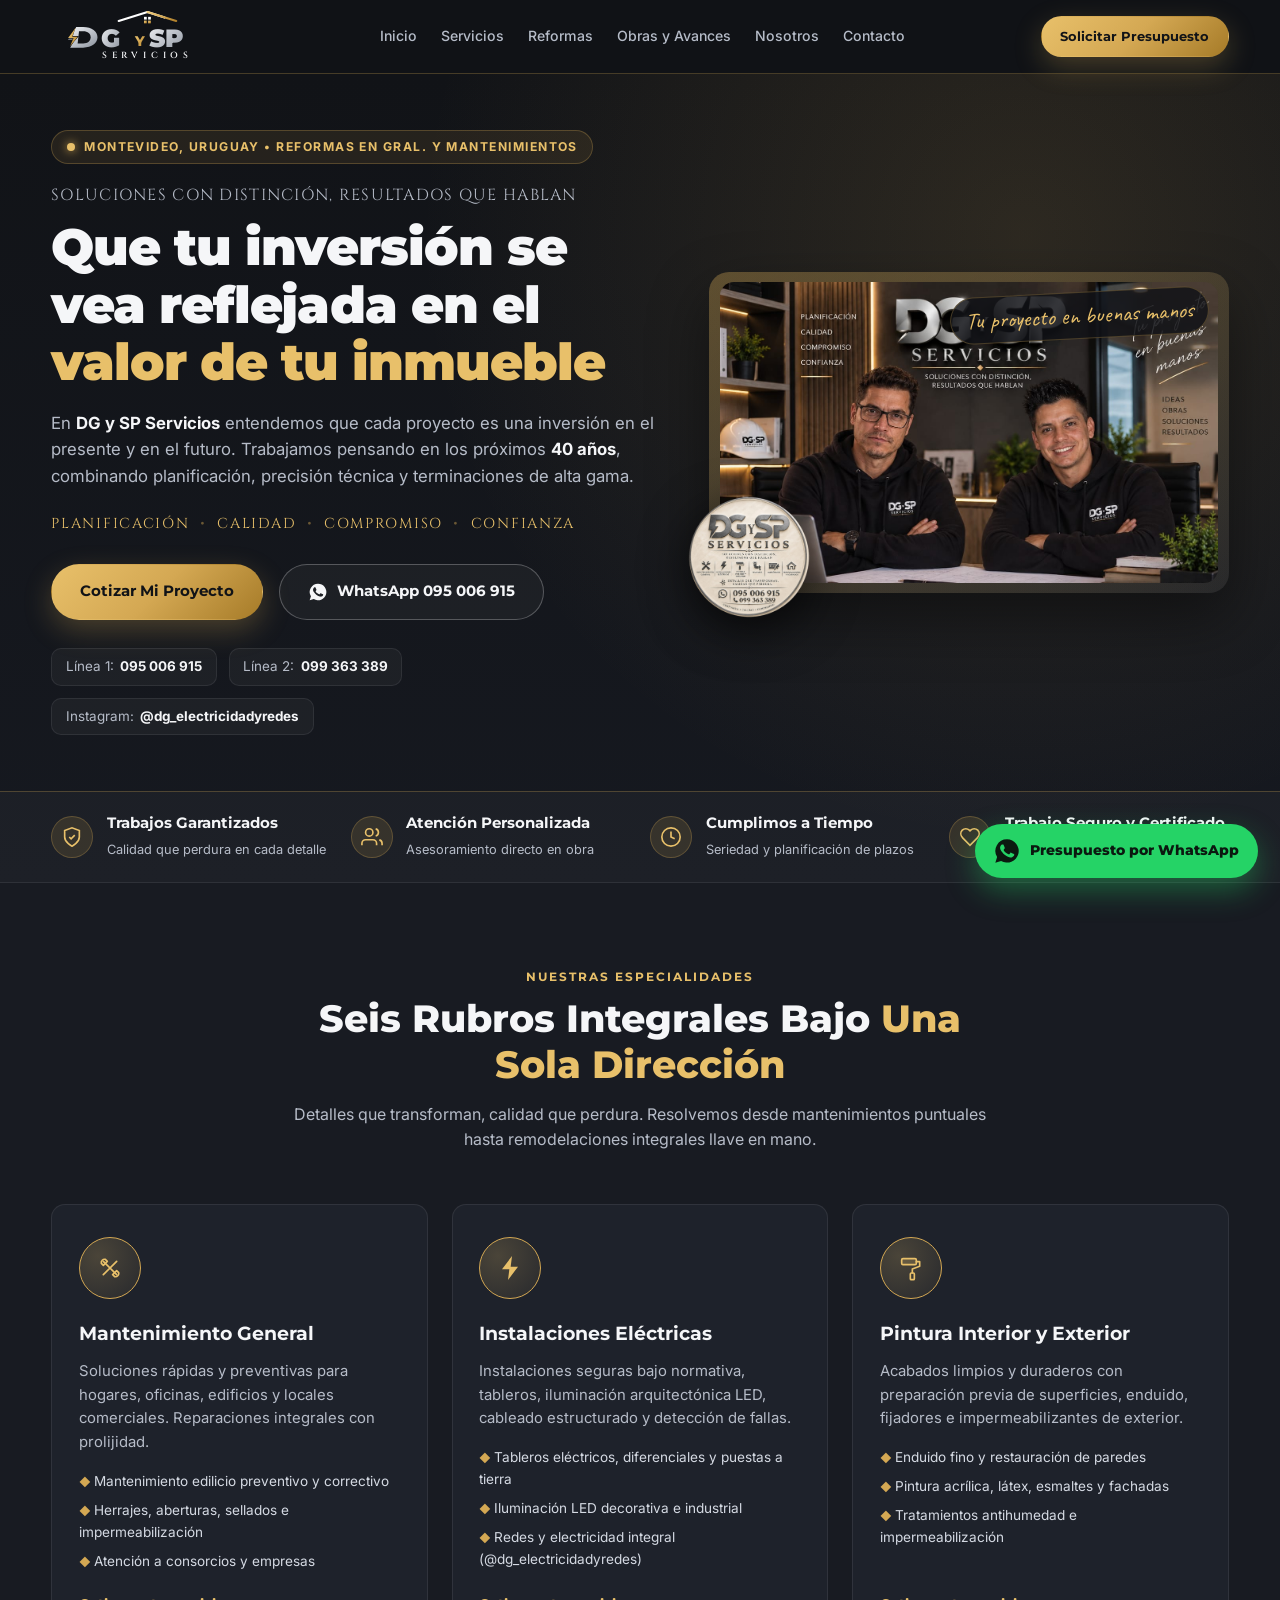
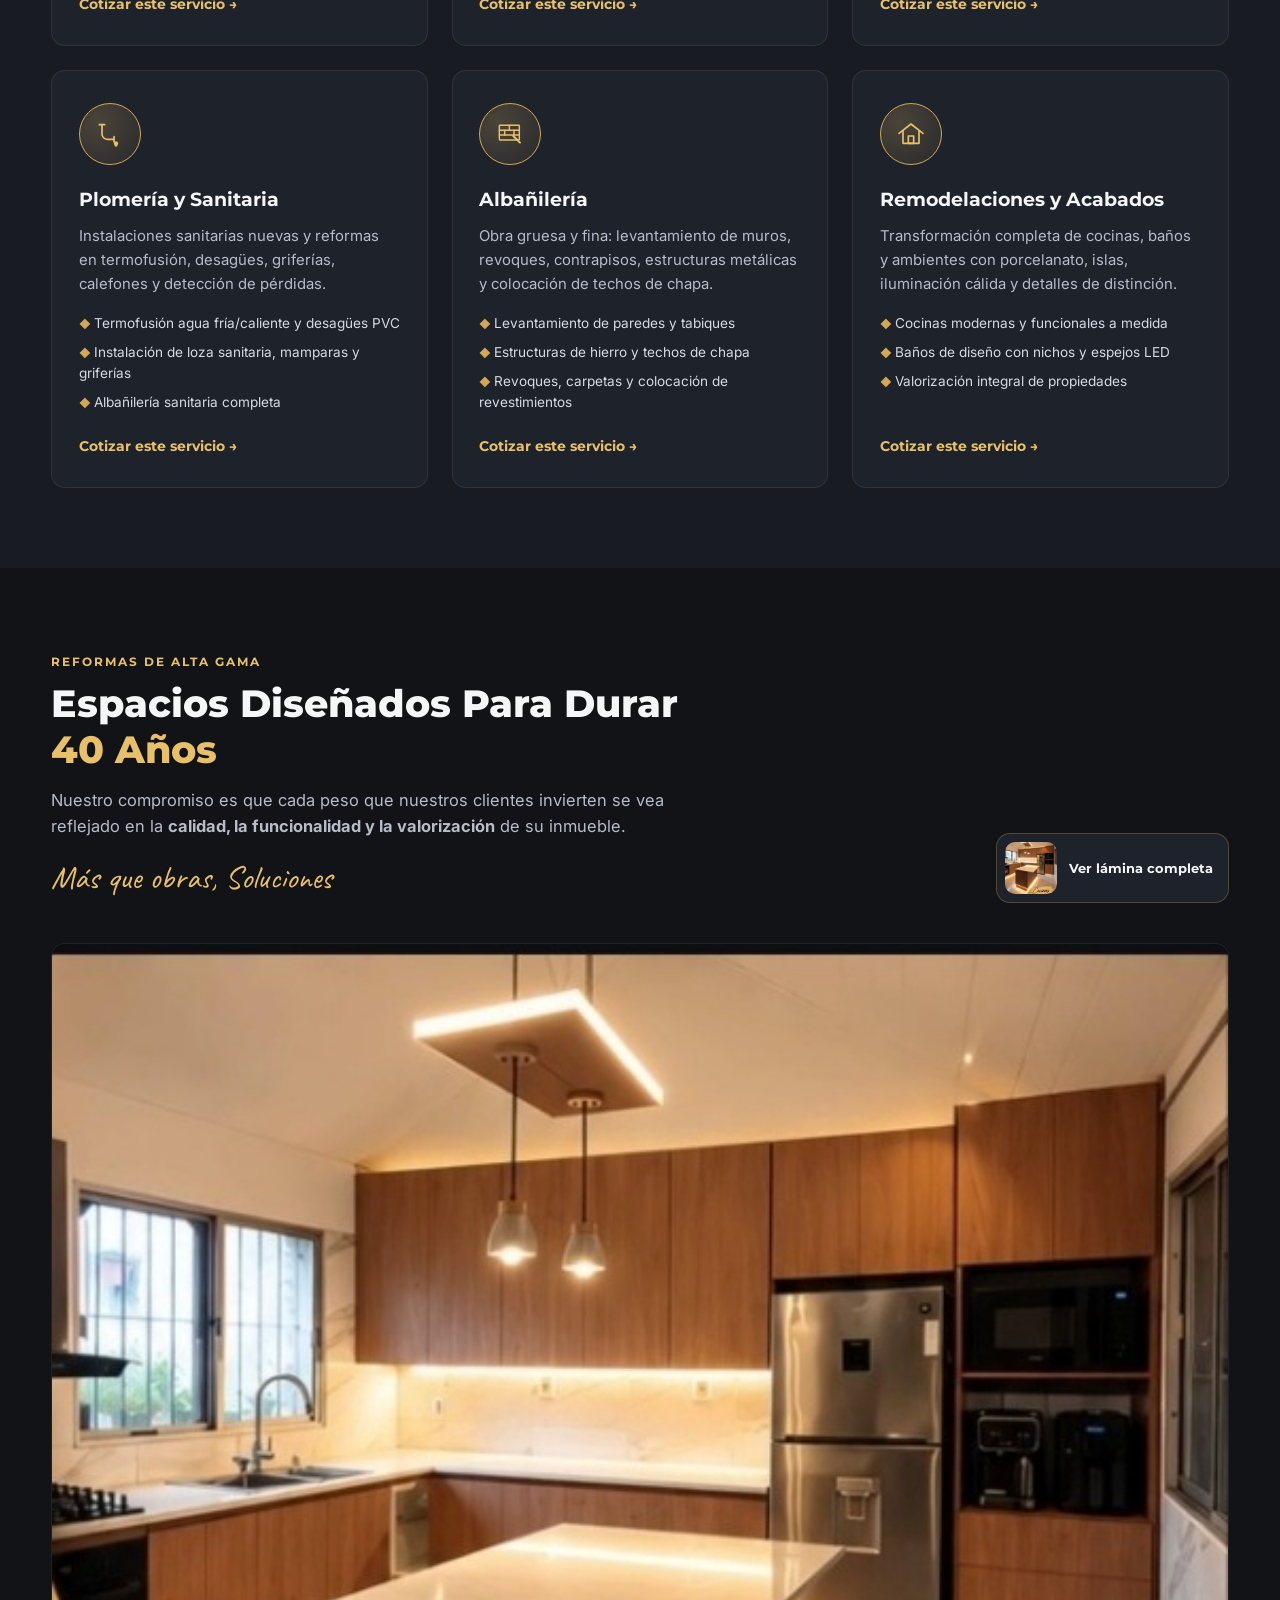
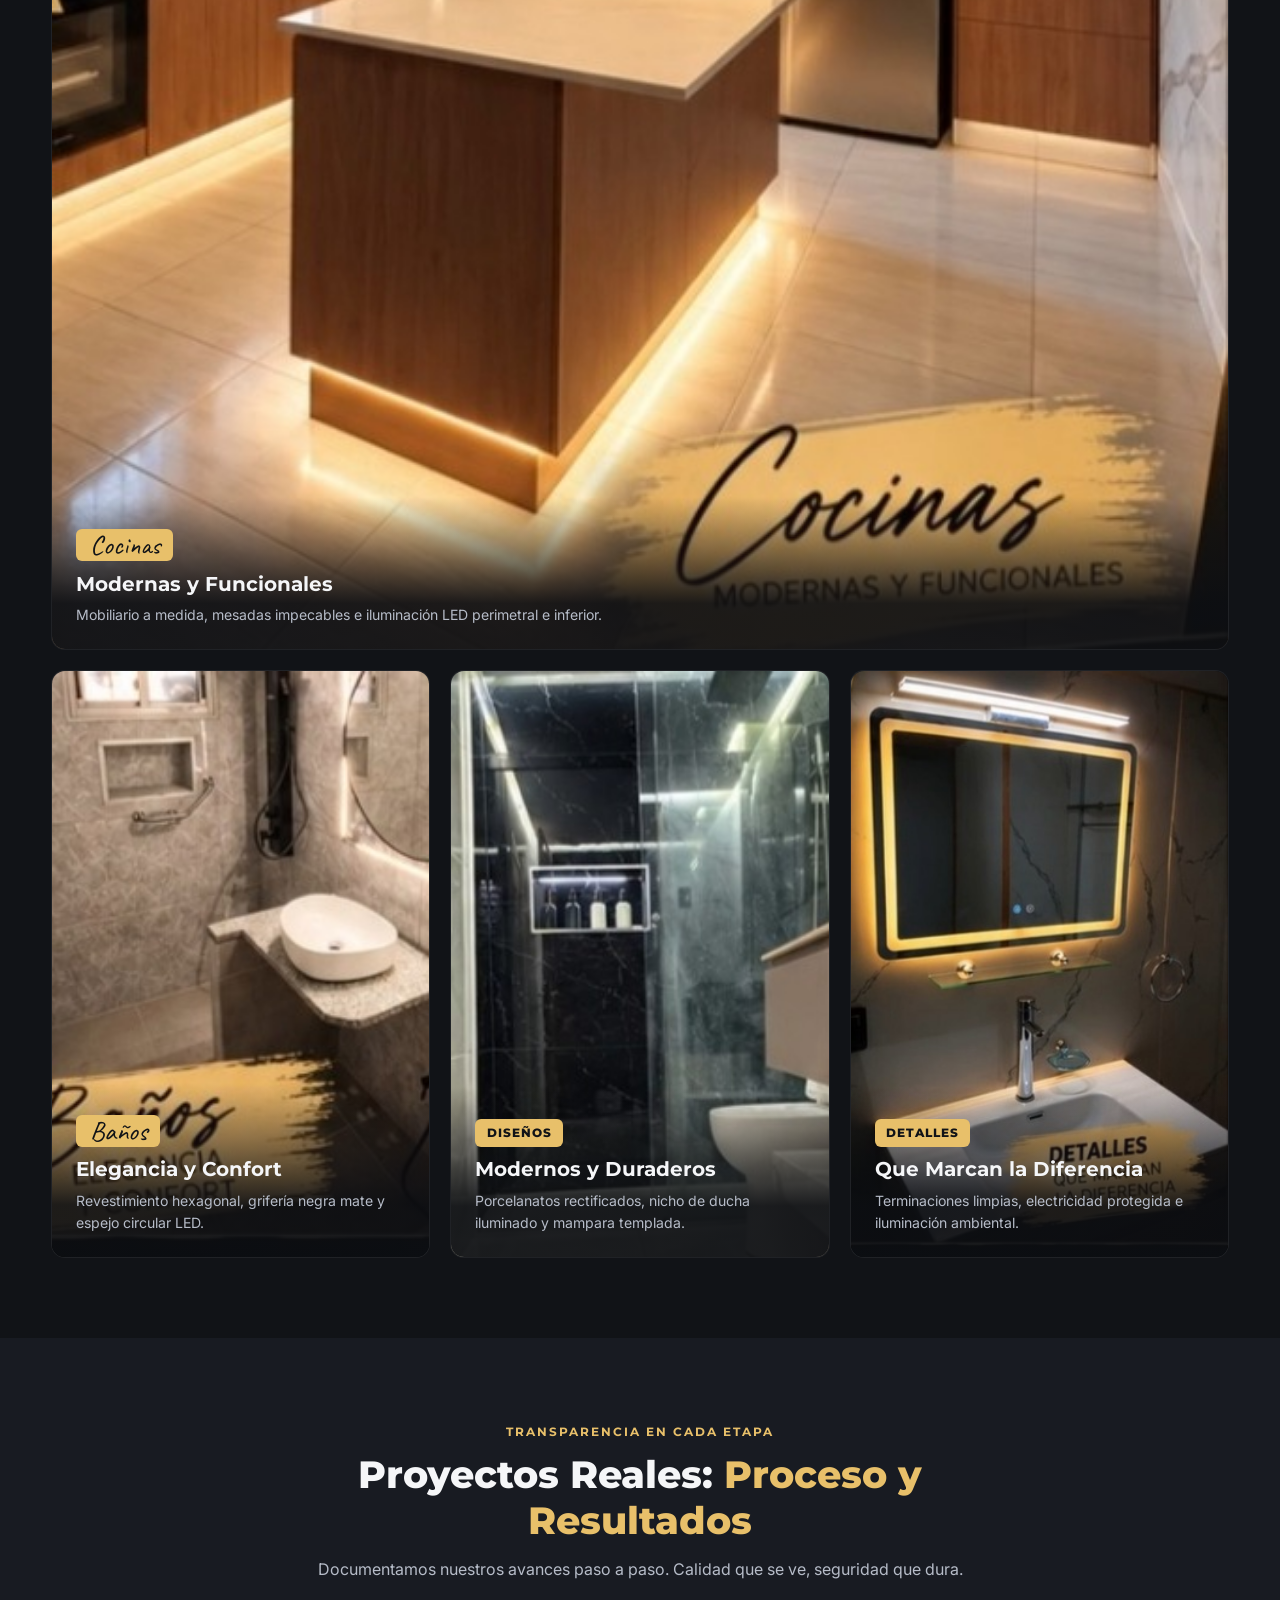
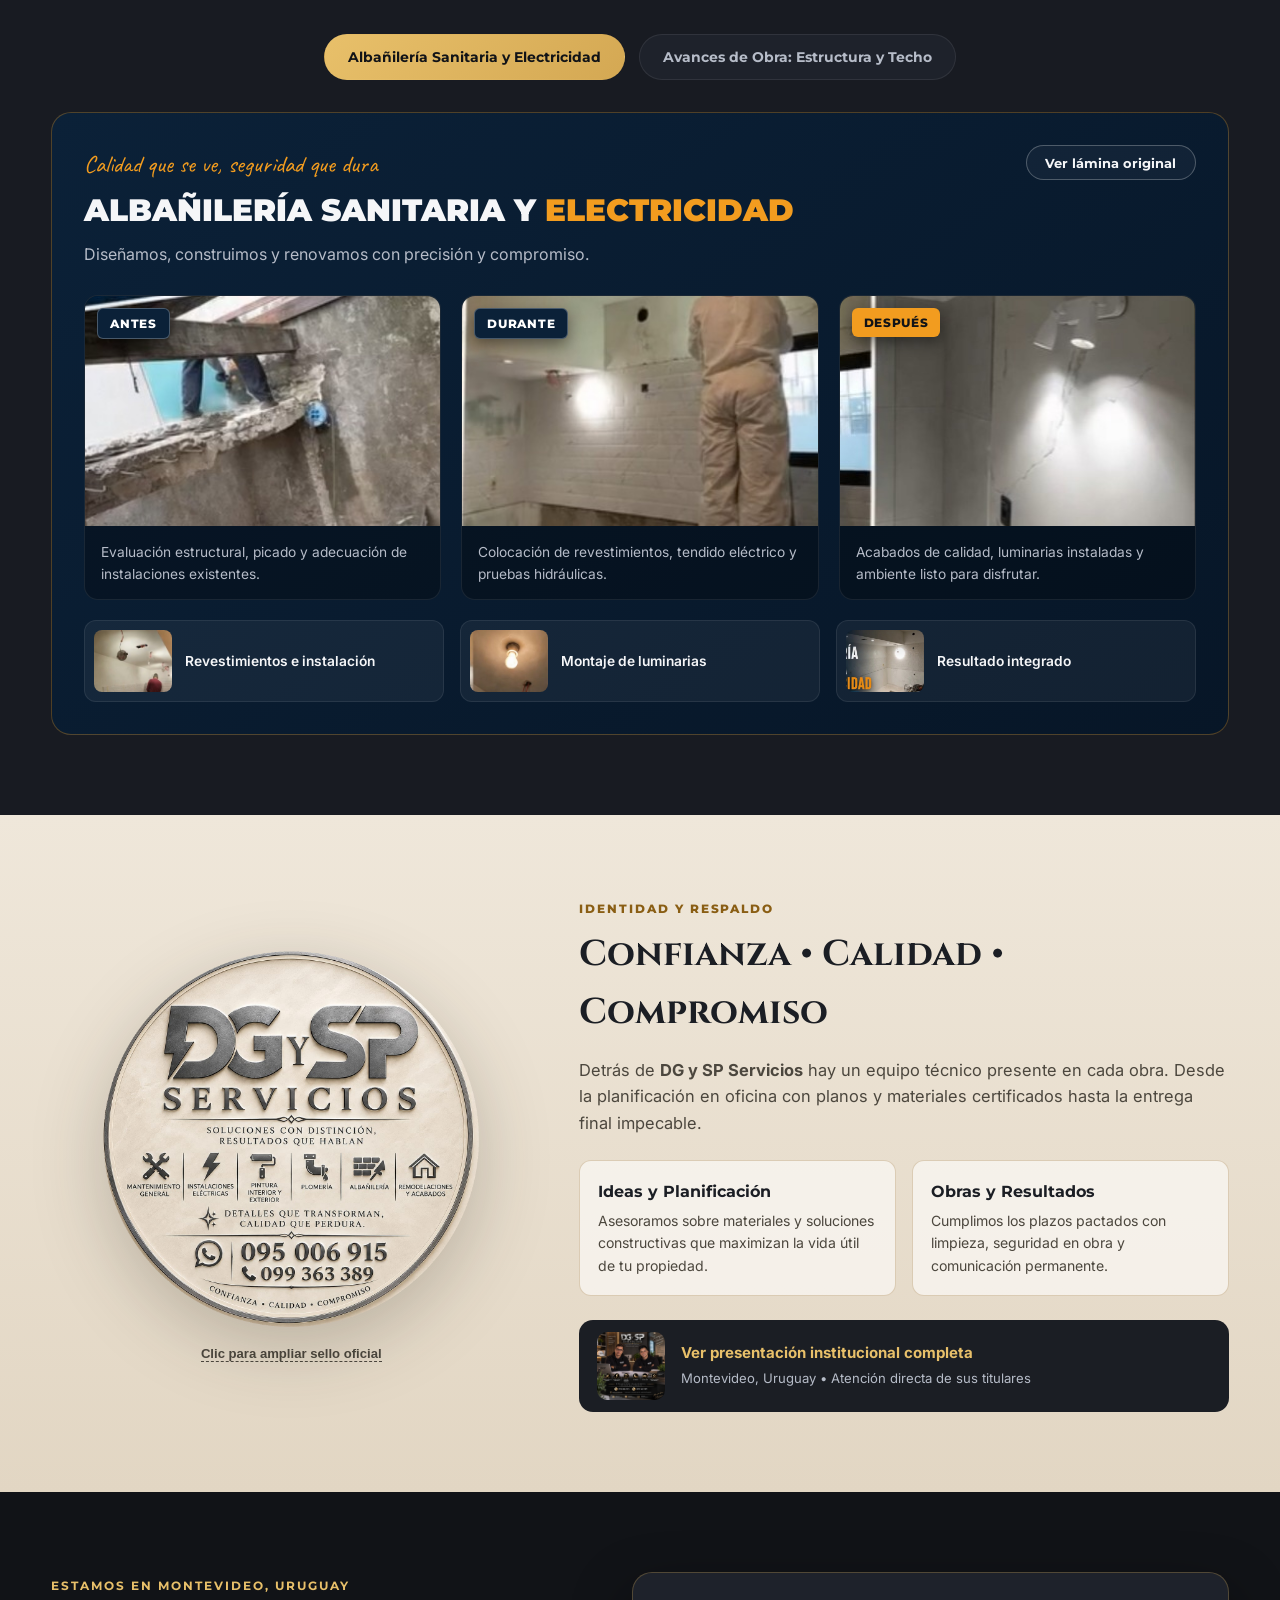
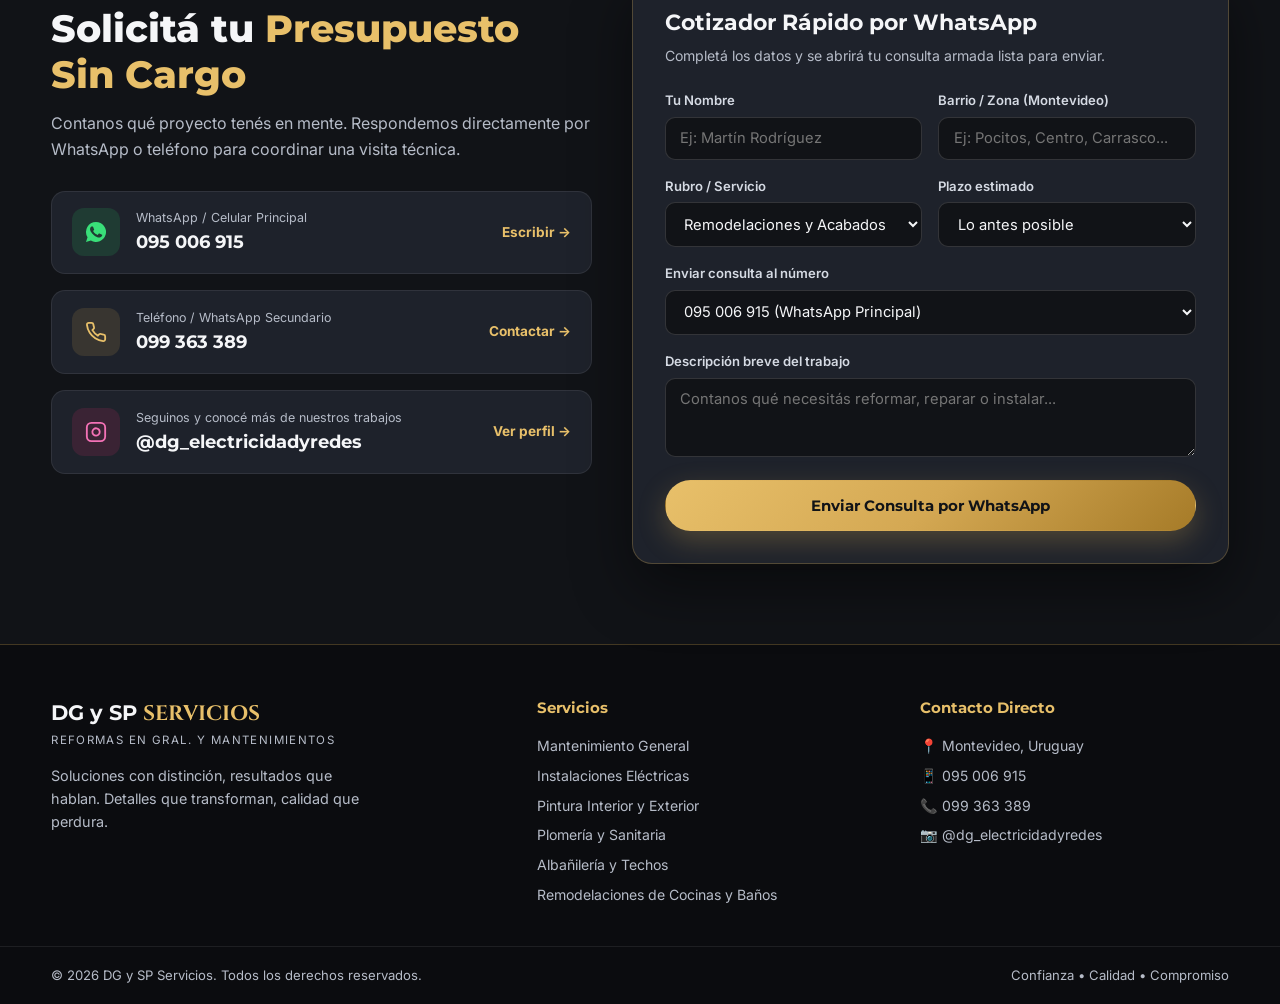
==== index.html @ fd29e753 "Initial commit: Sitio web DG y SP Servicios" ====
<!DOCTYPE html>
<html lang="es">
<head>
  <meta charset="UTF-8" />
  <meta name="viewport" content="width=device-width, initial-scale=1.0" />
  <title>DG y SP Servicios | Reformas Generales, Electricidad, Sanitaria y Mantenimiento en Montevideo</title>
  <meta name="description" content="DG y SP Servicios — Soluciones con distinción, resultados que hablan. Mantenimiento general, instalaciones eléctricas, pintura, plomería, albañilería y remodelaciones en Montevideo, Uruguay." />
  <meta name="theme-color" content="#111317" />

  <!-- Google Fonts: Montserrat (Geometric Bold), Cinzel (Distinción Serif), Caveat (Detalles manuscritos), Inter (Lectura) -->
  <link rel="preconnect" href="https://fonts.googleapis.com" />
  <link rel="preconnect" href="https://fonts.gstatic.com" crossorigin />
  <link href="https://fonts.googleapis.com/css2?family=Caveat:wght@600;700&family=Cinzel:wght@500;600;700&family=Inter:wght@400;500;600&family=Montserrat:wght@600;700;800;900&display=swap" rel="stylesheet" />

  <link rel="stylesheet" href="styles.css" />
</head>
<body>
  <!-- ================= HEADER / NAVBAR ================= -->
  <header class="site-header" id="top">
    <div class="container nav-container">
      <a href="#inicio" class="brand-lockup" aria-label="DG y SP Servicios - Inicio">
        <!-- SVG Logo fiel: techo dorado/blanco + DG con rayo en la D + y SP + SERVICIOS -->
        <svg class="brand-svg" viewBox="0 0 280 76" width="230" height="62" role="img" aria-label="Logo DG y SP Servicios">
          <defs>
            <linearGradient id="metalGrad" x1="0%" y1="0%" x2="100%" y2="100%">
              <stop offset="0%" stop-color="#F3F4F6" />
              <stop offset="45%" stop-color="#C5C9D0" />
              <stop offset="100%" stop-color="#8A919C" />
            </linearGradient>
            <linearGradient id="goldGrad" x1="0%" y1="0%" x2="100%" y2="100%">
              <stop offset="0%" stop-color="#F2CF7E" />
              <stop offset="50%" stop-color="#D4A853" />
              <stop offset="100%" stop-color="#B07F2A" />
            </linearGradient>
          </defs>
          <!-- Silueta de techo (estilo flyer reformas) -->
          <path d="M98 16 L140 3 L165 11" fill="none" stroke="#FFFFFF" stroke-width="3.2" stroke-linecap="round" stroke-linejoin="round" />
          <path d="M140 3 L182 16" fill="none" stroke="url(#goldGrad)" stroke-width="3.2" stroke-linecap="round" />
          <!-- Ventanita 4 cuadros bajo la cumbrera -->
          <rect x="135" y="10" width="4" height="4" fill="#FFFFFF" />
          <rect x="141" y="10" width="4" height="4" fill="#FFFFFF" />
          <rect x="135" y="15.5" width="4" height="4" fill="url(#goldGrad)" />
          <rect x="141" y="15.5" width="4" height="4" fill="url(#goldGrad)" />

          <!-- Letra D con rayo eléctrico integrado -->
          <path d="M27 25 H46 C59 25 67 31.5 67 40 C67 48.5 59 55 46 55 H27 L34 43 H24 L36 25 Z" fill="url(#metalGrad)" />
          <polygon points="35,25 22,42 31,42 25,55 40,38 31,38" fill="#111317" />
          <polygon points="35,26 24,41 32,41 27,53 38,39 30,39" fill="url(#goldGrad)" />
          <path d="M40 31 H46 C53 31 57 34.5 57 40 C57 45.5 53 49 46 49 H38 Z" fill="#111317" />

          <!-- Letra G -->
          <text x="72" y="54" font-family="Montserrat, sans-serif" font-weight="900" font-size="37" fill="url(#metalGrad)" letter-spacing="-1">G</text>

          <!-- y -->
          <text x="122" y="52" font-family="Montserrat, sans-serif" font-weight="800" font-size="20" fill="url(#goldGrad)">Y</text>

          <!-- SP -->
          <text x="142" y="54" font-family="Montserrat, sans-serif" font-weight="900" font-size="37" fill="url(#metalGrad)" letter-spacing="1">SP</text>

          <!-- Subtítulo SERVICIOS -->
          <line x1="28" y1="60" x2="108" y2="60" stroke="url(#goldGrad)" stroke-width="0.9" opacity="0.7" />
          <line x1="172" y1="60" x2="252" y2="60" stroke="url(#goldGrad)" stroke-width="0.9" opacity="0.7" />
          <text x="140" y="70" text-anchor="middle" font-family="Cinzel, serif" font-weight="600" font-size="13" fill="#F3F4F6" letter-spacing="7">SERVICIOS</text>
        </svg>
      </a>

      <nav class="main-nav" aria-label="Navegación principal">
        <a href="#inicio">Inicio</a>
        <a href="#servicios">Servicios</a>
        <a href="#inversion">Reformas</a>
        <a href="#obras">Obras y Avances</a>
        <a href="#nosotros">Nosotros</a>
        <a href="#contacto">Contacto</a>
      </nav>

      <div class="header-actions">
        <a href="#contacto" class="btn btn-gold btn-sm">
          <span>Solicitar Presupuesto</span>
        </a>
        <button class="menu-toggle" id="menuToggle" aria-label="Abrir menú" aria-expanded="false" aria-controls="mobileDrawer">
          <span></span><span></span><span></span>
        </button>
      </div>
    </div>

    <!-- Mobile Drawer -->
    <div class="mobile-drawer" id="mobileDrawer" hidden>
      <a href="#inicio" class="drawer-link">Inicio</a>
      <a href="#servicios" class="drawer-link">Servicios</a>
      <a href="#inversion" class="drawer-link">Cocinas y Baños</a>
      <a href="#obras" class="drawer-link">Antes / Después y Avances</a>
      <a href="#nosotros" class="drawer-link">Nosotros y Sello Oficial</a>
      <a href="#contacto" class="drawer-link">Cotizar / Contacto</a>
      <div class="drawer-phones">
        <a href="https://wa.me/59895006915" target="_blank" rel="noopener">WhatsApp 095 006 915</a>
        <a href="https://wa.me/59899363389" target="_blank" rel="noopener">Tel / WA 099 363 389</a>
      </div>
    </div>
  </header>

  <main>
    <!-- ================= HERO SECTION ================= -->
    <section class="hero-section" id="inicio">
      <div class="hero-bg-glow"></div>
      <div class="container hero-grid">
        <div class="hero-content reveal">
          <div class="hero-eyebrow">
            <span class="dot-gold"></span>
            <span>MONTEVIDEO, URUGUAY • REFORMAS EN GRAL. Y MANTENIMIENTOS</span>
          </div>

          <p class="hero-slogan-serif">Soluciones con distinción, resultados que hablan</p>

          <h1 class="hero-title">
            Que tu inversión se vea reflejada en el <span class="text-gold">valor de tu inmueble</span>
          </h1>

          <p class="hero-description">
            En <strong>DG y SP Servicios</strong> entendemos que cada proyecto es una inversión en el presente y en el futuro. Trabajamos pensando en los próximos <strong>40 años</strong>, combinando planificación, precisión técnica y terminaciones de alta gama.
          </p>

          <div class="hero-pillars">
            <span>Planificación</span>
            <span class="sep">•</span>
            <span>Calidad</span>
            <span class="sep">•</span>
            <span>Compromiso</span>
            <span class="sep">•</span>
            <span>Confianza</span>
          </div>

          <div class="hero-cta-group">
            <a href="#contacto" class="btn btn-gold btn-lg">
              Cotizar Mi Proyecto
            </a>
            <a href="https://wa.me/59895006915?text=Hola%20DG%20y%20SP%20Servicios%2C%20quisiera%20consultar%20por%20un%20presupuesto." target="_blank" rel="noopener" class="btn btn-outline-light btn-lg">
              <svg viewBox="0 0 24 24" width="20" height="20" fill="currentColor" aria-hidden="true"><path d="M12.03 2a9.97 9.97 0 0 0-8.5 15.2L2 22l4.94-1.48A9.97 9.97 0 1 0 12.03 2Zm5.82 14.11c-.25.7-1.42 1.34-1.97 1.41-.51.07-1.15.1-1.85-.12-.43-.14-.98-.32-1.69-.63-2.97-1.28-4.91-4.27-5.06-4.47-.15-.2-1.21-1.61-1.21-3.07 0-1.46.77-2.18 1.04-2.48.27-.3.59-.37.79-.37h.57c.18 0 .43-.07.67.51.25.6.85 2.07.92 2.22.07.15.12.32.02.52-.1.2-.15.32-.3.5-.15.17-.31.39-.45.52-.15.15-.3.31-.13.61.18.3.78 1.28 1.67 2.08 1.15 1.03 2.12 1.35 2.42 1.5.3.15.47.13.65-.07.17-.2.74-.86.94-1.16.2-.3.4-.25.67-.15.27.1 1.73.82 2.03.97.3.15.5.22.57.35.07.13.07.73-.18 1.43Z"/></svg>
              <span>WhatsApp 095 006 915</span>
            </a>
          </div>

          <div class="hero-contact-strip">
            <a href="tel:+59895006915" class="contact-chip">
              <span class="chip-label">Línea 1:</span>
              <strong>095 006 915</strong>
            </a>
            <a href="tel:+59899363389" class="contact-chip">
              <span class="chip-label">Línea 2:</span>
              <strong>099 363 389</strong>
            </a>
            <a href="https://instagram.com/dg_electricidadyredes" target="_blank" rel="noopener" class="contact-chip">
              <span class="chip-label">Instagram:</span>
              <strong>@dg_electricidadyredes</strong>
            </a>
          </div>
        </div>

        <div class="hero-visual reveal">
          <div class="hero-card-frame">
            <img src="assets/img/equipo-oficina.jpg" alt="Equipo directivo de DG y SP Servicios con logo oficial 3D" class="hero-team-img" />
            <div class="hero-script-badge">Tu proyecto en buenas manos</div>
            <!-- Sello circular superpuesto en esquina inferior izquierda -->
            <button type="button" class="emblem-float-btn" data-lightbox="assets/img/emblema-original.jpg" data-caption="Sello Oficial — DG y SP Servicios" aria-label="Ver sello oficial ampliado">
              <img src="assets/img/emblema-circular.png" alt="Emblema circular DG y SP Servicios" />
            </button>
          </div>
        </div>
      </div>

      <!-- Barra de garantías inferiores fiel al flyer -->
      <div class="trust-bar">
        <div class="container trust-grid">
          <div class="trust-item">
            <span class="trust-icon" aria-hidden="true">
              <svg viewBox="0 0 24 24" width="22" height="22" fill="none" stroke="currentColor" stroke-width="1.8"><path d="M12 22s8-4 8-10V5l-8-3-8 3v7c0 6 8 10 8 10z"/><path d="m9 12 2 2 4-4"/></svg>
            </span>
            <div>
              <strong>Trabajos Garantizados</strong>
              <small>Calidad que perdura en cada detalle</small>
            </div>
          </div>
          <div class="trust-item">
            <span class="trust-icon" aria-hidden="true">
              <svg viewBox="0 0 24 24" width="22" height="22" fill="none" stroke="currentColor" stroke-width="1.8"><path d="M17 21v-2a4 4 0 0 0-4-4H5a4 4 0 0 0-4 4v2"/><circle cx="9" cy="7" r="4"/><path d="M23 21v-2a4 4 0 0 0-3-3.87"/><path d="M16 3.13a4 4 0 0 1 0 7.75"/></svg>
            </span>
            <div>
              <strong>Atención Personalizada</strong>
              <small>Asesoramiento directo en obra</small>
            </div>
          </div>
          <div class="trust-item">
            <span class="trust-icon" aria-hidden="true">
              <svg viewBox="0 0 24 24" width="22" height="22" fill="none" stroke="currentColor" stroke-width="1.8"><circle cx="12" cy="12" r="10"/><polyline points="12 6 12 12 16 14"/></svg>
            </span>
            <div>
              <strong>Cumplimos a Tiempo</strong>
              <small>Seriedad y planificación de plazos</small>
            </div>
          </div>
          <div class="trust-item">
            <span class="trust-icon" aria-hidden="true">
              <svg viewBox="0 0 24 24" width="22" height="22" fill="none" stroke="currentColor" stroke-width="1.8"><path d="M20.42 4.58a5.4 5.4 0 0 0-7.65 0l-.77.78-.77-.78a5.4 5.4 0 0 0-7.65 0C1.46 6.7 1.33 10.28 4 13l8 8 8-8c2.67-2.72 2.54-6.3.42-8.42z"/></svg>
            </span>
            <div>
              <strong>Trabajo Seguro y Certificado</strong>
              <small>Materiales de primera línea</small>
            </div>
          </div>
        </div>
      </div>
    </section>

    <!-- ================= 6 SERVICIOS PRINCIPALES ================= -->
    <section class="section services-section" id="servicios">
      <div class="container">
        <div class="section-header reveal">
          <span class="section-kicker">NUESTRAS ESPECIALIDADES</span>
          <h2 class="section-title">Seis Rubros Integrales Bajo <span class="text-gold">Una Sola Dirección</span></h2>
          <p class="section-subtitle">
            Detalles que transforman, calidad que perdura. Resolvemos desde mantenimientos puntuales hasta remodelaciones integrales llave en mano.
          </p>
        </div>

        <div class="services-grid">
          <!-- 1. Mantenimiento General -->
          <article class="service-card reveal">
            <div class="service-icon-ring">
              <svg viewBox="0 0 48 48" width="32" height="32" fill="none" stroke="currentColor" stroke-width="2.5" stroke-linecap="round" stroke-linejoin="round">
                <path d="M14 14l20 20M34 14L14 34" />
                <path d="M11 17a5 5 0 0 1 6-6l3 3-6 6-3-3z" />
                <path d="M37 31a5 5 0 0 1-6 6l-3-3 6-6 3 3z" />
              </svg>
            </div>
            <h3>Mantenimiento General</h3>
            <p>Soluciones rápidas y preventivas para hogares, oficinas, edificios y locales comerciales. Reparaciones integrales con prolijidad.</p>
            <ul class="service-bullets">
              <li>Mantenimiento edilicio preventivo y correctivo</li>
              <li>Herrajes, aberturas, sellados e impermeabilización</li>
              <li>Atención a consorcios y empresas</li>
            </ul>
            <button type="button" class="service-cta" data-service="Mantenimiento General">Cotizar este servicio →</button>
          </article>

          <!-- 2. Instalaciones Eléctricas -->
          <article class="service-card reveal">
            <div class="service-icon-ring">
              <svg viewBox="0 0 48 48" width="32" height="32" fill="currentColor">
                <path d="M27 6L12 26h11l-2 16 15-20H25l2-16z" />
              </svg>
            </div>
            <h3>Instalaciones Eléctricas</h3>
            <p>Instalaciones seguras bajo normativa, tableros, iluminación arquitectónica LED, cableado estructurado y detección de fallas.</p>
            <ul class="service-bullets">
              <li>Tableros eléctricos, diferenciales y puestas a tierra</li>
              <li>Iluminación LED decorativa e industrial</li>
              <li>Redes y electricidad integral (@dg_electricidadyredes)</li>
            </ul>
            <button type="button" class="service-cta" data-service="Instalaciones Eléctricas">Cotizar este servicio →</button>
          </article>

          <!-- 3. Pintura Interior y Exterior -->
          <article class="service-card reveal">
            <div class="service-icon-ring">
              <svg viewBox="0 0 48 48" width="32" height="32" fill="none" stroke="currentColor" stroke-width="2.5" stroke-linecap="round" stroke-linejoin="round">
                <rect x="10" y="10" width="22" height="9" rx="2" fill="currentColor" fill-opacity="0.2" />
                <path d="M32 14.5h5v7l-11 4v6" />
                <rect x="23" y="31.5" width="6" height="10" rx="1.5" />
              </svg>
            </div>
            <h3>Pintura Interior y Exterior</h3>
            <p>Acabados limpios y duraderos con preparación previa de superficies, enduido, fijadores e impermeabilizantes de exterior.</p>
            <ul class="service-bullets">
              <li>Enduido fino y restauración de paredes</li>
              <li>Pintura acrílica, látex, esmaltes y fachadas</li>
              <li>Tratamientos antihumedad e impermeabilización</li>
            </ul>
            <button type="button" class="service-cta" data-service="Pintura Interior y Exterior">Cotizar este servicio →</button>
          </article>

          <!-- 4. Plomería y Sanitaria -->
          <article class="service-card reveal">
            <div class="service-icon-ring">
              <svg viewBox="0 0 48 48" width="32" height="32" fill="none" stroke="currentColor" stroke-width="2.5" stroke-linecap="round" stroke-linejoin="round">
                <path d="M12 10v14a8 8 0 0 0 8 8h10" />
                <path d="M8 10h8M30 28v8" />
                <path d="M35 38c0 2.5-2 4-2 4s-2-1.5-2-4a2 2 0 1 1 4 0z" fill="currentColor" />
              </svg>
            </div>
            <h3>Plomería y Sanitaria</h3>
            <p>Instalaciones sanitarias nuevas y reformas en termofusión, desagües, griferías, calefones y detección de pérdidas.</p>
            <ul class="service-bullets">
              <li>Termofusión agua fría/caliente y desagües PVC</li>
              <li>Instalación de loza sanitaria, mamparas y griferías</li>
              <li>Albañilería sanitaria completa</li>
            </ul>
            <button type="button" class="service-cta" data-service="Plomería y Sanitaria">Cotizar este servicio →</button>
          </article>

          <!-- 5. Albañilería -->
          <article class="service-card reveal">
            <div class="service-icon-ring">
              <svg viewBox="0 0 48 48" width="32" height="32" fill="none" stroke="currentColor" stroke-width="2.2" stroke-linecap="round" stroke-linejoin="round">
                <rect x="8" y="11" width="30" height="22" rx="1" />
                <line x1="8" y1="18.3" x2="38" y2="18.3" />
                <line x1="8" y1="25.6" x2="38" y2="25.6" />
                <line x1="23" y1="11" x2="23" y2="18.3" />
                <line x1="16" y1="18.3" x2="16" y2="25.6" />
                <line x1="30" y1="18.3" x2="30" y2="25.6" />
                <path d="M29 27l10 10" stroke-width="3" />
              </svg>
            </div>
            <h3>Albañilería</h3>
            <p>Obra gruesa y fina: levantamiento de muros, revoques, contrapisos, estructuras metálicas y colocación de techos de chapa.</p>
            <ul class="service-bullets">
              <li>Levantamiento de paredes y tabiques</li>
              <li>Estructuras de hierro y techos de chapa</li>
              <li>Revoques, carpetas y colocación de revestimientos</li>
            </ul>
            <button type="button" class="service-cta" data-service="Albañilería">Cotizar este servicio →</button>
          </article>

          <!-- 6. Remodelaciones y Acabados -->
          <article class="service-card reveal">
            <div class="service-icon-ring">
              <svg viewBox="0 0 48 48" width="32" height="32" fill="none" stroke="currentColor" stroke-width="2.5" stroke-linecap="round" stroke-linejoin="round">
                <path d="M6 23L24 9l18 14" />
                <path d="M12 20v18h24V20" />
                <rect x="20" y="27" width="8" height="11" />
              </svg>
            </div>
            <h3>Remodelaciones y Acabados</h3>
            <p>Transformación completa de cocinas, baños y ambientes con porcelanato, islas, iluminación cálida y detalles de distinción.</p>
            <ul class="service-bullets">
              <li>Cocinas modernas y funcionales a medida</li>
              <li>Baños de diseño con nichos y espejos LED</li>
              <li>Valorización integral de propiedades</li>
            </ul>
            <button type="button" class="service-cta" data-service="Remodelaciones y Acabados">Cotizar este servicio →</button>
          </article>
        </div>
      </div>
    </section>

    <!-- ================= SECCIÓN VALORIZACIÓN: COCINAS Y BAÑOS ================= -->
    <section class="section showcase-section" id="inversion">
      <div class="container">
        <div class="showcase-header reveal">
          <div class="showcase-copy">
            <span class="section-kicker">REFORMAS DE ALTA GAMA</span>
            <h2 class="section-title">Espacios Diseñados Para Durar <span class="text-gold">40 Años</span></h2>
            <p class="lead-text">
              Nuestro compromiso es que cada peso que nuestros clientes invierten se vea reflejado en la <strong>calidad, la funcionalidad y la valorización</strong> de su inmueble.
            </p>
            <div class="script-accent">Más que obras, Soluciones</div>
          </div>
          <div class="showcase-flyer-preview">
            <button type="button" class="flyer-pill-btn" data-lightbox="assets/img/interiores-flyer.jpg" data-caption="Reformas en General — Valorización de Inmuebles">
              <img src="assets/img/cocina-moderna.jpg" alt="Vista previa lámina reformas" />
              <span>Ver lámina completa</span>
            </button>
          </div>
        </div>

        <div class="interior-grid">
          <!-- Tarjeta Grande Cocina -->
          <article class="interior-card interior-card--wide reveal" data-lightbox="assets/img/cocina-moderna.jpg" data-caption="Cocinas Modernas y Funcionales — Isla con iluminación LED">
            <img src="assets/img/cocina-moderna.jpg" alt="Cocina moderna remodelada con isla e iluminación LED cálida" loading="lazy" />
            <div class="interior-overlay">
              <span class="hand-tag">Cocinas</span>
              <h3>Modernas y Funcionales</h3>
              <p>Mobiliario a medida, mesadas impecables e iluminación LED perimetral e inferior.</p>
            </div>
          </article>

          <!-- Tarjeta Baño 1 -->
          <article class="interior-card reveal" data-lightbox="assets/img/bano-espejo-redondo.jpg" data-caption="Baños — Elegancia y Confort con espejo circular retroiluminado">
            <img src="assets/img/bano-espejo-redondo.jpg" alt="Baño moderno con espejo circular retroiluminado y bacha de apoyo" loading="lazy" />
            <div class="interior-overlay">
              <span class="hand-tag">Baños</span>
              <h3>Elegancia y Confort</h3>
              <p>Revestimiento hexagonal, grifería negra mate y espejo circular LED.</p>
            </div>
          </article>

          <!-- Tarjeta Baño 2 -->
          <article class="interior-card reveal" data-lightbox="assets/img/bano-mampara.jpg" data-caption="Diseños Modernos y Duraderos — Mampara de vidrio templado y porcelanato">
            <img src="assets/img/bano-mampara.jpg" alt="Baño con mampara de vidrio templado y nicho iluminado" loading="lazy" />
            <div class="interior-overlay">
              <span class="tag-gold">Diseños</span>
              <h3>Modernos y Duraderos</h3>
              <p>Porcelanatos rectificados, nicho de ducha iluminado y mampara templada.</p>
            </div>
          </article>

          <!-- Tarjeta Baño 3 -->
          <article class="interior-card reveal" data-lightbox="assets/img/bano-espejo-led.jpg" data-caption="Detalles que Marcan la Diferencia — Espejo LED táctil y grifería cromada">
            <img src="assets/img/bano-espejo-led.jpg" alt="Detalle de lavatorio moderno con espejo LED táctil" loading="lazy" />
            <div class="interior-overlay">
              <span class="tag-gold">Detalles</span>
              <h3>Que Marcan la Diferencia</h3>
              <p>Terminaciones limpias, electricidad protegida e iluminación ambiental.</p>
            </div>
          </article>
        </div>
      </div>
    </section>

    <!-- ================= SECCIÓN ANTES / DURANTE / DESPUÉS + AVANCES DE OBRA ================= -->
    <section class="section works-section" id="obras">
      <div class="container">
        <div class="section-header reveal">
          <span class="section-kicker">TRANSPARENCIA EN CADA ETAPA</span>
          <h2 class="section-title">Proyectos Reales: <span class="text-gold">Proceso y Resultados</span></h2>
          <p class="section-subtitle">
            Documentamos nuestros avances paso a paso. Calidad que se ve, seguridad que dura.
          </p>
        </div>

        <!-- Tabs de proyectos -->
        <div class="project-tabs" role="tablist" aria-label="Categorías de obras">
          <button class="tab-btn active" role="tab" aria-selected="true" data-tab="sanitaria">Albañilería Sanitaria y Electricidad</button>
          <button class="tab-btn" role="tab" aria-selected="false" data-tab="techos">Avances de Obra: Estructura y Techo</button>
        </div>

        <!-- Panel 1: Albañilería Sanitaria y Electricidad (Tema Azul Marino + Naranja de la lámina 3) -->
        <div class="project-panel active" id="panel-sanitaria">
          <div class="navy-banner reveal">
            <div class="navy-banner-head">
              <div>
                <span class="hand-tag-white">Calidad que se ve, seguridad que dura</span>
                <h3>ALBAÑILERÍA SANITARIA Y <span class="text-amber">ELECTRICIDAD</span></h3>
                <p>Diseñamos, construimos y renovamos con precisión y compromiso.</p>
              </div>
              <button type="button" class="btn btn-outline-light btn-sm" data-lightbox="assets/img/reforma-flyer.jpg" data-caption="Lámina de obra: Albañilería Sanitaria y Electricidad">
                Ver lámina original
              </button>
            </div>

            <div class="timeline-3col">
              <figure class="stage-card" data-lightbox="assets/img/reforma-antes.jpg" data-caption="Etapa 1: Antes — Preparación y demolición controlada">
                <span class="stage-badge stage-badge--navy">ANTES</span>
                <img src="assets/img/reforma-antes.jpg" alt="Estado inicial de obra antes de la reforma" loading="lazy" />
                <figcaption>Evaluación estructural, picado y adecuación de instalaciones existentes.</figcaption>
              </figure>

              <figure class="stage-card" data-lightbox="assets/img/reforma-durante.jpg" data-caption="Etapa 2: Durante — Revestimientos, sanitaria y cableado">
                <span class="stage-badge stage-badge--navy">DURANTE</span>
                <img src="assets/img/reforma-durante.jpg" alt="Trabajos de revestimiento y terminación durante la obra" loading="lazy" />
                <figcaption>Colocación de revestimientos, tendido eléctrico y pruebas hidráulicas.</figcaption>
              </figure>

              <figure class="stage-card" data-lightbox="assets/img/reforma-despues.jpg" data-caption="Etapa 3: Después — Acabado final e iluminación">
                <span class="stage-badge stage-badge--gold">DESPUÉS</span>
                <img src="assets/img/reforma-despues.jpg" alt="Resultado final terminado con luminaria moderna" loading="lazy" />
                <figcaption>Acabados de calidad, luminarias instaladas y ambiente listo para disfrutar.</figcaption>
              </figure>
            </div>

            <div class="extra-work-row">
              <div class="extra-work-photos">
                <figure class="mini-work" data-lightbox="assets/img/reforma-revestimiento.jpg" data-caption="Revestimiento de precisión e instalación eléctrica en proceso">
                  <img src="assets/img/reforma-revestimiento.jpg" alt="Instalación de revestimientos y puntos eléctricos" loading="lazy" />
                  <span>Revestimientos e instalación</span>
                </figure>
                <figure class="mini-work" data-lightbox="assets/img/reforma-iluminacion.jpg" data-caption="Montaje eléctrico e iluminación interior">
                  <img src="assets/img/reforma-iluminacion.jpg" alt="Montaje de puntos de luz en techo" loading="lazy" />
                  <span>Montaje de luminarias</span>
                </figure>
                <figure class="mini-work" data-lightbox="assets/img/reforma-ambiente.jpg" data-caption="Vista general del ambiente renovado">
                  <img src="assets/img/reforma-ambiente.jpg" alt="Ambiente renovado con spots LED embutidos" loading="lazy" />
                  <span>Resultado integrado</span>
                </figure>
              </div>
            </div>
          </div>
        </div>

        <!-- Panel 2: Avances de Obra Estructural (Tema Oscuro + Naranja Construcción de la lámina 1) -->
        <div class="project-panel" id="panel-techos" hidden>
          <div class="construction-banner reveal">
            <div class="navy-banner-head">
              <div>
                <span class="construction-kicker">¡SEGUIMOS CONSTRUYENDO CALIDAD!</span>
                <h3>AVANCES <span class="text-orange">DE OBRA</span></h3>
                <p>Ejecución prolija en albañilería estructural, herrería de techos y colocación de chapas.</p>
              </div>
              <button type="button" class="btn btn-outline-light btn-sm" data-lightbox="assets/img/obra-avances-flyer.jpg" data-caption="Avances de Obra — Construcción de pared, estructura y techo de chapas">
                Ver lámina original
              </button>
            </div>

            <div class="timeline-3col">
              <figure class="stage-card" data-lightbox="assets/img/obra-pared.jpg" data-caption="Paso 1: Se levantó pared con revoque y viga de encadenado">
                <span class="stage-badge stage-badge--orange">1. PARED LEVANTADA</span>
                <img src="assets/img/obra-pared.jpg" alt="Pared levantada y revocada con andamio" loading="lazy" />
                <figcaption>Levantamiento de muro, revoque grueso/fino y viga superior.</figcaption>
              </figure>

              <figure class="stage-card" data-lightbox="assets/img/obra-estructura.jpg" data-caption="Paso 2: Se armó estructura metálica para techo">
                <span class="stage-badge stage-badge--orange">2. ESTRUCTURA PARA TECHO</span>
                <img src="assets/img/obra-estructura.jpg" alt="Estructura metálica negra armada para sostener techo" loading="lazy" />
                <figcaption>Armado y nivelación de perfilaría metálica con protección anticorrosiva.</figcaption>
              </figure>

              <figure class="stage-card" data-lightbox="assets/img/obra-chapas.jpg" data-caption="Paso 3: Se continuó con la instalación de chapas">
                <span class="stage-badge stage-badge--orange">3. INSTALACIÓN DE CHAPAS</span>
                <img src="assets/img/obra-chapas.jpg" alt="Instalación de chapas acanaladas sobre estructura metálica" loading="lazy" />
                <figcaption>Fijación de chapas con pendiente calculada, zinguería y sellado estanco.</figcaption>
              </figure>
            </div>

            <figure class="panorama-card" data-lightbox="assets/img/obra-techo-final.jpg" data-caption="Vista panorámica del techo de chapas finalizado">
              <img src="assets/img/obra-techo-final.jpg" alt="Vista panorámica de cubierta de chapas terminada" loading="lazy" />
              <figcaption>
                <strong>Cubierta finalizada</strong> — Pendiente uniforme, fijaciones selladas y desagüe pluvial verificado.
              </figcaption>
            </figure>
          </div>
        </div>
      </div>
    </section>

    <!-- ================= SECCIÓN IDENTIDAD / SELLO OFICIAL (FONDO MARFIL PIEDRA) ================= -->
    <section class="section stone-identity-section" id="nosotros">
      <div class="container identity-grid">
        <div class="emblem-showcase reveal">
          <button type="button" class="emblem-zoom-card" data-lightbox="assets/img/emblema-original.jpg" data-caption="Emblema Institucional — DG y SP Servicios">
            <img src="assets/img/emblema-circular.png" alt="Sello oficial circular DG y SP Servicios" />
            <span class="zoom-hint">Clic para ampliar sello oficial</span>
          </button>
        </div>

        <div class="identity-content reveal">
          <span class="section-kicker-dark">IDENTIDAD Y RESPALDO</span>
          <h2 class="section-title-dark">Confianza • Calidad • Compromiso</h2>
          <p class="identity-lead">
            Detrás de <strong>DG y SP Servicios</strong> hay un equipo técnico presente en cada obra. Desde la planificación en oficina con planos y materiales certificados hasta la entrega final impecable.
          </p>

          <div class="identity-values-grid">
            <div class="id-val-box">
              <strong>Ideas y Planificación</strong>
              <p>Asesoramos sobre materiales y soluciones constructivas que maximizan la vida útil de tu propiedad.</p>
            </div>
            <div class="id-val-box">
              <strong>Obras y Resultados</strong>
              <p>Cumplimos los plazos pactados con limpieza, seguridad en obra y comunicación permanente.</p>
            </div>
          </div>

          <div class="identity-team-thumb" data-lightbox="assets/img/equipo-completo.jpg" data-caption="Equipo Directivo — DG y SP Servicios">
            <img src="assets/img/equipo-completo.jpg" alt="Equipo DG y SP Servicios con todos sus rubros y contactos" loading="lazy" />
            <div>
              <strong>Ver presentación institucional completa</strong>
              <span>Montevideo, Uruguay • Atención directa de sus titulares</span>
            </div>
          </div>
        </div>
      </div>
    </section>

    <!-- ================= SECCIÓN COTIZADOR Y CONTACTO ================= -->
    <section class="section contact-section" id="contacto">
      <div class="container contact-grid">
        <div class="contact-info reveal">
          <span class="section-kicker">ESTAMOS EN MONTEVIDEO, URUGUAY</span>
          <h2 class="section-title">Solicitá tu <span class="text-gold">Presupuesto Sin Cargo</span></h2>
          <p class="contact-subtitle">
            Contanos qué proyecto tenés en mente. Respondemos directamente por WhatsApp o teléfono para coordinar una visita técnica.
          </p>

          <div class="contact-cards-stack">
            <a href="https://wa.me/59895006915?text=Hola%20DG%20y%20SP%20Servicios%2C%20quiero%20solicitar%20un%20presupuesto." target="_blank" rel="noopener" class="direct-contact-card">
              <div class="dc-icon dc-icon--wa">
                <svg viewBox="0 0 24 24" width="24" height="24" fill="currentColor"><path d="M12.03 2a9.97 9.97 0 0 0-8.5 15.2L2 22l4.94-1.48A9.97 9.97 0 1 0 12.03 2Zm5.82 14.11c-.25.7-1.42 1.34-1.97 1.41-.51.07-1.15.1-1.85-.12-.43-.14-.98-.32-1.69-.63-2.97-1.28-4.91-4.27-5.06-4.47-.15-.2-1.21-1.61-1.21-3.07 0-1.46.77-2.18 1.04-2.48.27-.3.59-.37.79-.37h.57c.18 0 .43-.07.67.51.25.6.85 2.07.92 2.22.07.15.12.32.02.52-.1.2-.15.32-.3.5-.15.17-.31.39-.45.52-.15.15-.3.31-.13.61.18.3.78 1.28 1.67 2.08 1.15 1.03 2.12 1.35 2.42 1.5.3.15.47.13.65-.07.17-.2.74-.86.94-1.16.2-.3.4-.25.67-.15.27.1 1.73.82 2.03.97.3.15.5.22.57.35.07.13.07.73-.18 1.43Z"/></svg>
              </div>
              <div>
                <small>WhatsApp / Celular Principal</small>
                <strong>095 006 915</strong>
              </div>
              <span class="dc-arrow">Escribir →</span>
            </a>

            <a href="https://wa.me/59899363389?text=Hola%20DG%20y%20SP%20Servicios%2C%20quiero%20consultar%20por%20un%20trabajo." target="_blank" rel="noopener" class="direct-contact-card">
              <div class="dc-icon dc-icon--phone">
                <svg viewBox="0 0 24 24" width="22" height="22" fill="none" stroke="currentColor" stroke-width="2"><path d="M22 16.92v3a2 2 0 0 1-2.18 2 19.79 19.79 0 0 1-8.63-3.07 19.5 19.5 0 0 1-6-6 19.79 19.79 0 0 1-3.07-8.67A2 2 0 0 1 4.11 2h3a2 2 0 0 1 2 1.72 12.84 12.84 0 0 0 .7 2.81 2 2 0 0 1-.45 2.11L8.09 9.91a16 16 0 0 0 6 6l1.27-1.27a2 2 0 0 1 2.11-.45 12.84 12.84 0 0 0 2.81.7A2 2 0 0 1 22 16.92z"/></svg>
              </div>
              <div>
                <small>Teléfono / WhatsApp Secundario</small>
                <strong>099 363 389</strong>
              </div>
              <span class="dc-arrow">Contactar →</span>
            </a>

            <a href="https://instagram.com/dg_electricidadyredes" target="_blank" rel="noopener" class="direct-contact-card">
              <div class="dc-icon dc-icon--ig">
                <svg viewBox="0 0 24 24" width="22" height="22" fill="none" stroke="currentColor" stroke-width="2"><rect x="2" y="2" width="20" height="20" rx="5" ry="5"/><path d="M16 11.37A4 4 0 1 1 12.63 8 4 4 0 0 1 16 11.37z"/><line x1="17.5" y1="6.5" x2="17.51" y2="6.5"/></svg>
              </div>
              <div>
                <small>Seguinos y conocé más de nuestros trabajos</small>
                <strong>@dg_electricidadyredes</strong>
              </div>
              <span class="dc-arrow">Ver perfil →</span>
            </a>
          </div>
        </div>

        <!-- Formulario Cotizador a WhatsApp -->
        <div class="quote-form-card reveal">
          <h3>Cotizador Rápido por WhatsApp</h3>
          <p class="form-hint">Completá los datos y se abrirá tu consulta armada lista para enviar.</p>

          <form id="quoteForm">
            <div class="form-row">
              <div class="form-group">
                <label for="clientName">Tu Nombre</label>
                <input type="text" id="clientName" name="clientName" placeholder="Ej: Martín Rodríguez" required />
              </div>
              <div class="form-group">
                <label for="clientZone">Barrio / Zona (Montevideo)</label>
                <input type="text" id="clientZone" name="clientZone" placeholder="Ej: Pocitos, Centro, Carrasco..." required />
              </div>
            </div>

            <div class="form-row">
              <div class="form-group">
                <label for="serviceSelect">Rubro / Servicio</label>
                <select id="serviceSelect" name="serviceSelect" required>
                  <option value="Remodelaciones y Acabados">Remodelaciones y Acabados (Cocinas/Baños)</option>
                  <option value="Instalaciones Eléctricas">Instalaciones Eléctricas y Redes</option>
                  <option value="Plomería y Sanitaria">Plomería y Albañilería Sanitaria</option>
                  <option value="Albañilería">Albañilería y Techos de Chapa</option>
                  <option value="Pintura Interior y Exterior">Pintura Interior y Exterior</option>
                  <option value="Mantenimiento General">Mantenimiento General</option>
                </select>
              </div>
              <div class="form-group">
                <label for="urgencySelect">Plazo estimado</label>
                <select id="urgencySelect" name="urgencySelect">
                  <option value="Lo antes posible">Lo antes posible</option>
                  <option value="Esta semana">Esta semana</option>
                  <option value="Este mes">Este mes / Planificando</option>
                  <option value="Presupuesto de obra">Solo cotización comparativa</option>
                </select>
              </div>
            </div>

            <div class="form-group">
              <label for="targetLine">Enviar consulta al número</label>
              <select id="targetLine" name="targetLine">
                <option value="59895006915">095 006 915 (WhatsApp Principal)</option>
                <option value="59899363389">099 363 389 (WhatsApp Alternativo)</option>
              </select>
            </div>

            <div class="form-group">
              <label for="projectDetails">Descripción breve del trabajo</label>
              <textarea id="projectDetails" name="projectDetails" rows="3" placeholder="Contanos qué necesitás reformar, reparar o instalar..." required></textarea>
            </div>

            <button type="submit" class="btn btn-gold btn-full btn-lg">
              Enviar Consulta por WhatsApp
            </button>
          </form>
        </div>
      </div>
    </section>
  </main>

  <!-- ================= FOOTER ================= -->
  <footer class="site-footer">
    <div class="container footer-grid">
      <div class="footer-brand">
        <div class="footer-logo-text">
          <strong>DG y SP <span>SERVICIOS</span></strong>
          <small>REFORMAS EN GRAL. Y MANTENIMIENTOS</small>
        </div>
        <p>Soluciones con distinción, resultados que hablan. Detalles que transforman, calidad que perdura.</p>
      </div>

      <div class="footer-links">
        <h4>Servicios</h4>
        <a href="#servicios">Mantenimiento General</a>
        <a href="#servicios">Instalaciones Eléctricas</a>
        <a href="#servicios">Pintura Interior y Exterior</a>
        <a href="#servicios">Plomería y Sanitaria</a>
        <a href="#servicios">Albañilería y Techos</a>
        <a href="#inversion">Remodelaciones de Cocinas y Baños</a>
      </div>

      <div class="footer-contact">
        <h4>Contacto Directo</h4>
        <p>📍 Montevideo, Uruguay</p>
        <p>📱 <a href="tel:+59895006915">095 006 915</a></p>
        <p>📞 <a href="tel:+59899363389">099 363 389</a></p>
        <p>📷 <a href="https://instagram.com/dg_electricidadyredes" target="_blank" rel="noopener">@dg_electricidadyredes</a></p>
      </div>
    </div>

    <div class="footer-bottom">
      <div class="container footer-bottom-inner">
        <span>© <span id="currentYear">2026</span> DG y SP Servicios. Todos los derechos reservados.</span>
        <span>Confianza • Calidad • Compromiso</span>
      </div>
    </div>
  </footer>

  <!-- Botón flotante de WhatsApp -->
  <a href="https://wa.me/59895006915?text=Hola%20DG%20y%20SP%20Servicios%2C%20quisiera%20solicitar%20asesoramiento." target="_blank" rel="noopener" class="wa-float" aria-label="Chatear por WhatsApp con DG y SP Servicios">
    <svg viewBox="0 0 24 24" width="28" height="28" fill="currentColor" aria-hidden="true"><path d="M12.03 2a9.97 9.97 0 0 0-8.5 15.2L2 22l4.94-1.48A9.97 9.97 0 1 0 12.03 2Zm5.82 14.11c-.25.7-1.42 1.34-1.97 1.41-.51.07-1.15.1-1.85-.12-.43-.14-.98-.32-1.69-.63-2.97-1.28-4.91-4.27-5.06-4.47-.15-.2-1.21-1.61-1.21-3.07 0-1.46.77-2.18 1.04-2.48.27-.3.59-.37.79-.37h.57c.18 0 .43-.07.67.51.25.6.85 2.07.92 2.22.07.15.12.32.02.52-.1.2-.15.32-.3.5-.15.17-.31.39-.45.52-.15.15-.3.31-.13.61.18.3.78 1.28 1.67 2.08 1.15 1.03 2.12 1.35 2.42 1.5.3.15.47.13.65-.07.17-.2.74-.86.94-1.16.2-.3.4-.25.67-.15.27.1 1.73.82 2.03.97.3.15.5.22.57.35.07.13.07.73-.18 1.43Z"/></svg>
    <span class="wa-tooltip">Presupuesto por WhatsApp</span>
  </a>

  <!-- Lightbox Modal para fotos y láminas -->
  <div class="lightbox" id="lightbox" role="dialog" aria-modal="true" aria-label="Vista ampliada" hidden>
    <button type="button" class="lightbox-close" id="lightboxClose" aria-label="Cerrar vista ampliada">&times;</button>
    <div class="lightbox-content">
      <img id="lightboxImg" src="" alt="" />
      <p id="lightboxCaption"></p>
    </div>
  </div>

  <script src="app.js"></script>
</body>
</html>
---- styles.css ----
/* ==========================================================================
   DG y SP Servicios — Paleta Extraída de las Piezas Gráficas Oficiales
   ========================================================================== */
:root {
  --bg-dark: #111317;
  --bg-charcoal: #181B22;
  --bg-card: #1E222B;
  --bg-stone: #EFE7DA;
  --bg-stone-dark: #E2D6C3;
  --bg-navy: #0B2138;
  --bg-navy-light: #133152;

  --gold: #D4A853;
  --gold-bright: #E8C06A;
  --gold-deep: #A67B28;
  --orange-obra: #E06D1A;
  --amber-tech: #F29C1F;

  --text-light: #F5F6F8;
  --text-muted: #B6BCC8;
  --text-dark: #1B1E24;
  --text-dark-muted: #4C473E;

  --border-gold: rgba(212, 168, 83, 0.28);
  --border-subtle: rgba(255, 255, 255, 0.08);
  --shadow-lg: 0 24px 60px rgba(0, 0, 0, 0.45);
  --radius-md: 14px;
  --radius-lg: 20px;

  --font-display: 'Montserrat', system-ui, sans-serif;
  --font-serif: 'Cinzel', Georgia, serif;
  --font-script: 'Caveat', cursive;
  --font-body: 'Inter', system-ui, sans-serif;
}

*, *::before, *::after {
  box-sizing: border-box;
}

html {
  scroll-behavior: smooth;
}

body {
  margin: 0;
  font-family: var(--font-body);
  background-color: var(--bg-dark);
  color: var(--text-light);
  line-height: 1.6;
  overflow-x: hidden;
}

img {
  max-width: 100%;
  display: block;
}

a {
  color: inherit;
  text-decoration: none;
}

.container {
  width: min(1220px, 92%);
  margin-inline: auto;
}

.text-gold {
  color: var(--gold-bright);
}

.text-amber {
  color: var(--amber-tech);
}

.text-orange {
  color: var(--orange-obra);
}

/* ================= BUTTONS ================= */
.btn {
  display: inline-flex;
  align-items: center;
  justify-content: center;
  gap: 0.55rem;
  font-family: var(--font-display);
  font-weight: 700;
  border-radius: 999px;
  border: 1.5px solid transparent;
  cursor: pointer;
  transition: transform 0.2s ease, box-shadow 0.2s ease, background-color 0.2s ease, border-color 0.2s ease;
  text-align: center;
}

.btn-sm {
  padding: 0.55rem 1.15rem;
  font-size: 0.84rem;
}

.btn-lg {
  padding: 0.92rem 1.75rem;
  font-size: 0.96rem;
}

.btn-full {
  width: 100%;
}

.btn-gold {
  background: linear-gradient(135deg, var(--gold-bright), var(--gold), var(--gold-deep));
  color: #111317;
  box-shadow: 0 10px 28px rgba(212, 168, 83, 0.28);
}

.btn-gold:hover {
  transform: translateY(-2px);
  box-shadow: 0 14px 34px rgba(212, 168, 83, 0.42);
}

.btn-outline-light {
  background: rgba(255, 255, 255, 0.04);
  border-color: rgba(255, 255, 255, 0.25);
  color: var(--text-light);
}

.btn-outline-light:hover {
  border-color: var(--gold);
  background: rgba(212, 168, 83, 0.1);
}

/* ================= HEADER / NAVBAR ================= */
.site-header {
  position: sticky;
  top: 0;
  z-index: 100;
  background: rgba(17, 19, 23, 0.88);
  backdrop-filter: blur(14px);
  border-bottom: 1px solid var(--border-gold);
}

.nav-container {
  display: flex;
  align-items: center;
  justify-content: space-between;
  padding: 0.65rem 0;
  gap: 1rem;
}

.brand-lockup {
  display: flex;
  align-items: center;
  flex-shrink: 0;
}

.brand-svg {
  height: 52px;
  width: auto;
}

.main-nav {
  display: flex;
  align-items: center;
  gap: 1.5rem;
}

.main-nav a {
  font-size: 0.88rem;
  font-weight: 500;
  color: var(--text-muted);
  transition: color 0.2s ease;
  position: relative;
}

.main-nav a:hover,
.main-nav a.active {
  color: var(--gold-bright);
}

.header-actions {
  display: flex;
  align-items: center;
  gap: 0.85rem;
}

.menu-toggle {
  display: none;
  flex-direction: column;
  gap: 5px;
  background: transparent;
  border: 1px solid var(--border-subtle);
  border-radius: 8px;
  padding: 8px;
  cursor: pointer;
}

.menu-toggle span {
  display: block;
  width: 22px;
  height: 2px;
  background: var(--gold-bright);
}

.mobile-drawer {
  display: flex;
  flex-direction: column;
  padding: 1rem 4%;
  background: var(--bg-charcoal);
  border-top: 1px solid var(--border-subtle);
  gap: 0.75rem;
}

.mobile-drawer[hidden] {
  display: none;
}

.drawer-link {
  padding: 0.5rem 0;
  font-weight: 600;
  border-bottom: 1px solid var(--border-subtle);
}

.drawer-phones {
  display: flex;
  gap: 0.75rem;
  flex-wrap: wrap;
  padding-top: 0.5rem;
}

.drawer-phones a {
  font-size: 0.85rem;
  color: var(--gold-bright);
  font-weight: 600;
}

/* ================= HERO SECTION ================= */
.hero-section {
  position: relative;
  padding-top: 3.5rem;
  background: radial-gradient(circle at 80% 20%, rgba(212, 168, 83, 0.14), transparent 50%),
              linear-gradient(180deg, #111317 0%, #161920 100%);
}

.hero-grid {
  display: grid;
  grid-template-columns: 1.08fr 0.92fr;
  gap: 3rem;
  align-items: center;
  padding-bottom: 3.5rem;
}

.hero-eyebrow {
  display: inline-flex;
  align-items: center;
  gap: 0.6rem;
  font-size: 0.76rem;
  font-weight: 700;
  letter-spacing: 0.12em;
  color: var(--gold-bright);
  background: rgba(212, 168, 83, 0.1);
  border: 1px solid var(--border-gold);
  padding: 0.4rem 0.9rem;
  border-radius: 999px;
  margin-bottom: 1.2rem;
}

.dot-gold {
  width: 8px;
  height: 8px;
  border-radius: 50%;
  background: var(--gold-bright);
  box-shadow: 0 0 10px var(--gold);
}

.hero-slogan-serif {
  font-family: var(--font-serif);
  font-size: 1rem;
  letter-spacing: 0.08em;
  color: var(--text-muted);
  text-transform: uppercase;
  margin: 0 0 0.6rem;
}

.hero-title {
  font-family: var(--font-display);
  font-size: clamp(2.1rem, 4vw, 3.25rem);
  font-weight: 900;
  line-height: 1.12;
  margin: 0 0 1.2rem;
  letter-spacing: -0.02em;
}

.hero-description {
  font-size: 1.05rem;
  color: var(--text-muted);
  margin: 0 0 1.35rem;
  max-width: 58ch;
}

.hero-description strong {
  color: var(--text-light);
}

.hero-pillars {
  display: flex;
  flex-wrap: wrap;
  align-items: center;
  gap: 0.65rem;
  font-family: var(--font-serif);
  font-size: 0.9rem;
  letter-spacing: 0.12em;
  text-transform: uppercase;
  color: var(--gold-bright);
  margin-bottom: 1.8rem;
}

.hero-pillars .sep {
  color: rgba(212, 168, 83, 0.45);
}

.hero-cta-group {
  display: flex;
  flex-wrap: wrap;
  gap: 1rem;
  margin-bottom: 1.75rem;
}

.hero-contact-strip {
  display: flex;
  flex-wrap: wrap;
  gap: 0.75rem;
}

.contact-chip {
  display: inline-flex;
  align-items: center;
  gap: 0.4rem;
  background: rgba(255, 255, 255, 0.04);
  border: 1px solid var(--border-subtle);
  padding: 0.45rem 0.85rem;
  border-radius: 10px;
  font-size: 0.84rem;
  transition: border-color 0.2s ease;
}

.contact-chip:hover {
  border-color: var(--gold);
}

.chip-label {
  color: var(--text-muted);
}

.hero-card-frame {
  position: relative;
  border-radius: var(--radius-lg);
  padding: 0.65rem;
  background: linear-gradient(145deg, rgba(212, 168, 83, 0.35), rgba(255, 255, 255, 0.05));
  box-shadow: var(--shadow-lg);
}

.hero-team-img {
  border-radius: 14px;
  width: 100%;
  object-fit: cover;
}

.hero-script-badge {
  position: absolute;
  top: 1.25rem;
  right: 1.25rem;
  background: rgba(17, 19, 23, 0.84);
  border: 1px solid var(--border-gold);
  color: var(--gold-bright);
  font-family: var(--font-script);
  font-size: 1.45rem;
  padding: 0.25rem 0.9rem;
  border-radius: 999px;
  transform: rotate(-3deg);
}

.emblem-float-btn {
  position: absolute;
  bottom: -1.6rem;
  left: -1.4rem;
  width: 124px;
  height: 124px;
  padding: 0;
  border: none;
  background: transparent;
  cursor: pointer;
  border-radius: 50%;
  filter: drop-shadow(0 12px 24px rgba(0, 0, 0, 0.65));
  transition: transform 0.25s ease;
}

.emblem-float-btn:hover {
  transform: scale(1.06) rotate(2deg);
}

.emblem-float-btn img {
  width: 100%;
  height: 100%;
  object-fit: contain;
}

/* Barra de garantías */
.trust-bar {
  background: rgba(255, 255, 255, 0.03);
  border-top: 1px solid var(--border-gold);
  border-bottom: 1px solid var(--border-subtle);
  padding: 1.25rem 0;
}

.trust-grid {
  display: grid;
  grid-template-columns: repeat(4, 1fr);
  gap: 1.25rem;
}

.trust-item {
  display: flex;
  align-items: center;
  gap: 0.85rem;
}

.trust-icon {
  display: grid;
  place-items: center;
  width: 42px;
  height: 42px;
  border-radius: 50%;
  background: rgba(212, 168, 83, 0.14);
  border: 1px solid var(--border-gold);
  color: var(--gold-bright);
  flex-shrink: 0;
}

.trust-item strong {
  display: block;
  font-size: 0.92rem;
  font-family: var(--font-display);
}

.trust-item small {
  color: var(--text-muted);
  font-size: 0.8rem;
}

/* ================= SECTIONS GENERAL ================= */
.section {
  padding: 5rem 0;
}

.section-header {
  text-align: center;
  max-width: 720px;
  margin: 0 auto 3.2rem;
}

.section-kicker {
  display: inline-block;
  font-family: var(--font-display);
  font-size: 0.78rem;
  font-weight: 700;
  letter-spacing: 0.16em;
  color: var(--gold-bright);
  margin-bottom: 0.6rem;
}

.section-title {
  font-family: var(--font-display);
  font-size: clamp(1.75rem, 3vw, 2.5rem);
  font-weight: 800;
  line-height: 1.2;
  margin: 0 0 0.85rem;
}

.section-subtitle {
  color: var(--text-muted);
  margin: 0;
  font-size: 1rem;
}

/* ================= 6 SERVICES GRID ================= */
.services-section {
  background: var(--bg-charcoal);
}

.services-grid {
  display: grid;
  grid-template-columns: repeat(3, 1fr);
  gap: 1.5rem;
}

.service-card {
  background: var(--bg-card);
  border: 1px solid var(--border-subtle);
  border-radius: var(--radius-md);
  padding: 2rem 1.65rem;
  display: flex;
  flex-direction: column;
  transition: transform 0.25s ease, border-color 0.25s ease, box-shadow 0.25s ease;
}

.service-card:hover {
  transform: translateY(-5px);
  border-color: var(--border-gold);
  box-shadow: 0 20px 44px rgba(0, 0, 0, 0.35);
}

.service-icon-ring {
  width: 62px;
  height: 62px;
  border-radius: 50%;
  display: grid;
  place-items: center;
  background: radial-gradient(circle at 30% 30%, rgba(232, 192, 106, 0.22), rgba(212, 168, 83, 0.05));
  border: 1.5px solid var(--gold);
  color: var(--gold-bright);
  margin-bottom: 1.25rem;
}

.service-card h3 {
  font-family: var(--font-display);
  font-size: 1.18rem;
  margin: 0 0 0.65rem;
}

.service-card p {
  color: var(--text-muted);
  font-size: 0.93rem;
  margin: 0 0 1rem;
}

.service-bullets {
  list-style: none;
  padding: 0;
  margin: 0 0 1.4rem;
  display: flex;
  flex-direction: column;
  gap: 0.45rem;
  font-size: 0.85rem;
  color: #D5DAE3;
  flex: 1;
}

.service-bullets li::before {
  content: "◆ ";
  color: var(--gold);
  font-size: 0.7rem;
}

.service-cta {
  align-self: flex-start;
  background: transparent;
  border: none;
  padding: 0;
  color: var(--gold-bright);
  font-family: var(--font-display);
  font-weight: 700;
  font-size: 0.88rem;
  cursor: pointer;
  transition: transform 0.2s ease;
}

.service-cta:hover {
  transform: translateX(4px);
}

/* ================= SHOWCASE: COCINAS Y BAÑOS ================= */
.showcase-section {
  background: var(--bg-dark);
}

.showcase-header {
  display: flex;
  align-items: flex-end;
  justify-content: space-between;
  gap: 2rem;
  margin-bottom: 2.5rem;
}

.showcase-copy {
  max-width: 660px;
}

.lead-text {
  color: var(--text-muted);
  font-size: 1.03rem;
  margin: 0.75rem 0;
}

.script-accent {
  font-family: var(--font-script);
  font-size: 2rem;
  color: var(--gold-bright);
}

.flyer-pill-btn {
  display: flex;
  align-items: center;
  gap: 0.75rem;
  background: var(--bg-card);
  border: 1px solid var(--border-gold);
  border-radius: 14px;
  padding: 0.5rem 0.9rem 0.5rem 0.5rem;
  color: var(--text-light);
  font-family: var(--font-display);
  font-size: 0.82rem;
  font-weight: 700;
  cursor: pointer;
  flex-shrink: 0;
  transition: border-color 0.2s ease, transform 0.2s ease;
}

.flyer-pill-btn:hover {
  transform: translateY(-2px);
  border-color: var(--gold-bright);
}

.flyer-pill-btn img {
  width: 52px;
  height: 52px;
  object-fit: cover;
  border-radius: 10px;
}

.interior-grid {
  display: grid;
  grid-template-columns: repeat(3, 1fr);
  gap: 1.25rem;
}

.interior-card {
  position: relative;
  border-radius: var(--radius-md);
  overflow: hidden;
  border: 1px solid var(--border-subtle);
  cursor: pointer;
  min-height: 360px;
  background: #0d0f13;
}

.interior-card--wide {
  grid-column: span 3;
  min-height: 430px;
}

.interior-card img {
  width: 100%;
  height: 100%;
  object-fit: cover;
  transition: transform 0.45s ease;
}

.interior-card:hover img {
  transform: scale(1.04);
}

.interior-overlay {
  position: absolute;
  inset: auto 0 0 0;
  padding: 2rem 1.5rem 1.4rem;
  background: linear-gradient(180deg, transparent 0%, rgba(12, 14, 18, 0.92) 70%);
}

.hand-tag {
  display: inline-block;
  font-family: var(--font-script);
  font-size: 1.7rem;
  line-height: 1;
  color: #111317;
  background: var(--gold-bright);
  padding: 0.15rem 0.85rem;
  border-radius: 6px;
  margin-bottom: 0.45rem;
}

.tag-gold {
  display: inline-block;
  font-family: var(--font-display);
  font-weight: 800;
  font-size: 0.78rem;
  letter-spacing: 0.08em;
  text-transform: uppercase;
  color: #111317;
  background: var(--gold-bright);
  padding: 0.25rem 0.7rem;
  border-radius: 6px;
  margin-bottom: 0.45rem;
}

.interior-overlay h3 {
  font-family: var(--font-display);
  margin: 0 0 0.25rem;
  font-size: 1.22rem;
}

.interior-overlay p {
  margin: 0;
  font-size: 0.88rem;
  color: var(--text-muted);
}

/* ================= OBRAS: ANTES/DESPUÉS Y AVANCES ================= */
.works-section {
  background: var(--bg-charcoal);
}

.project-tabs {
  display: flex;
  justify-content: center;
  gap: 0.85rem;
  flex-wrap: wrap;
  margin-bottom: 2rem;
}

.tab-btn {
  background: var(--bg-card);
  border: 1px solid var(--border-subtle);
  color: var(--text-muted);
  font-family: var(--font-display);
  font-weight: 700;
  font-size: 0.9rem;
  padding: 0.8rem 1.45rem;
  border-radius: 999px;
  cursor: pointer;
  transition: all 0.2s ease;
}

.tab-btn.active {
  background: linear-gradient(135deg, var(--gold-bright), var(--gold));
  color: #111317;
  border-color: transparent;
}

.project-panel[hidden] {
  display: none;
}

.navy-banner {
  background: linear-gradient(145deg, var(--bg-navy), #071627);
  border: 1px solid rgba(242, 156, 31, 0.3);
  border-radius: var(--radius-lg);
  padding: 2rem;
}

.construction-banner {
  background: linear-gradient(145deg, #16181E, #0E1014);
  border: 1px solid rgba(224, 109, 26, 0.38);
  border-radius: var(--radius-lg);
  padding: 2rem;
}

.navy-banner-head {
  display: flex;
  justify-content: space-between;
  align-items: flex-start;
  gap: 1.25rem;
  flex-wrap: wrap;
  margin-bottom: 1.75rem;
}

.navy-banner-head h3 {
  font-family: var(--font-display);
  font-size: clamp(1.35rem, 2.5vw, 1.95rem);
  font-weight: 900;
  margin: 0.2rem 0 0.35rem;
}

.navy-banner-head p {
  margin: 0;
  color: var(--text-muted);
}

.hand-tag-white {
  font-family: var(--font-script);
  font-size: 1.5rem;
  color: var(--amber-tech);
}

.construction-kicker {
  font-family: var(--font-display);
  font-weight: 800;
  font-size: 0.78rem;
  letter-spacing: 0.14em;
  color: var(--orange-obra);
}

.timeline-3col {
  display: grid;
  grid-template-columns: repeat(3, 1fr);
  gap: 1.25rem;
}

.stage-card {
  margin: 0;
  background: rgba(0, 0, 0, 0.28);
  border: 1px solid var(--border-subtle);
  border-radius: var(--radius-md);
  overflow: hidden;
  position: relative;
  cursor: pointer;
  transition: transform 0.25s ease, border-color 0.25s ease;
}

.stage-card:hover {
  transform: translateY(-4px);
  border-color: var(--gold);
}

.stage-card img {
  width: 100%;
  height: 230px;
  object-fit: cover;
}

.stage-card figcaption {
  padding: 0.9rem 1rem;
  font-size: 0.86rem;
  color: var(--text-muted);
}

.stage-badge {
  position: absolute;
  top: 0.75rem;
  left: 0.75rem;
  font-family: var(--font-display);
  font-weight: 800;
  font-size: 0.72rem;
  letter-spacing: 0.06em;
  padding: 0.32rem 0.75rem;
  border-radius: 6px;
  box-shadow: 0 6px 16px rgba(0, 0, 0, 0.45);
}

.stage-badge--navy {
  background: var(--bg-navy);
  color: #fff;
  border: 1px solid rgba(255, 255, 255, 0.25);
}

.stage-badge--gold {
  background: var(--amber-tech);
  color: #111317;
}

.stage-badge--orange {
  background: var(--orange-obra);
  color: #fff;
}

.extra-work-row {
  margin-top: 1.25rem;
}

.extra-work-photos {
  display: grid;
  grid-template-columns: repeat(3, 1fr);
  gap: 1rem;
}

.mini-work {
  margin: 0;
  display: flex;
  align-items: center;
  gap: 0.8rem;
  background: rgba(255, 255, 255, 0.05);
  border: 1px solid var(--border-subtle);
  border-radius: 12px;
  padding: 0.55rem;
  cursor: pointer;
  transition: border-color 0.2s ease;
}

.mini-work:hover {
  border-color: var(--amber-tech);
}

.mini-work img {
  width: 78px;
  height: 62px;
  object-fit: cover;
  border-radius: 8px;
  flex-shrink: 0;
}

.mini-work span {
  font-size: 0.86rem;
  font-weight: 600;
}

.panorama-card {
  margin: 1.25rem 0 0;
  border-radius: var(--radius-md);
  overflow: hidden;
  border: 1px solid rgba(224, 109, 26, 0.35);
  background: rgba(0, 0, 0, 0.35);
  cursor: pointer;
}

.panorama-card img {
  width: 100%;
  max-height: 270px;
  object-fit: cover;
}

.panorama-card figcaption {
  padding: 0.85rem 1.15rem;
  font-size: 0.9rem;
  color: var(--text-muted);
}

/* ================= SECCIÓN IDENTIDAD MARFIL PIEDRA ================= */
.stone-identity-section {
  background: linear-gradient(180deg, var(--bg-stone) 0%, var(--bg-stone-dark) 100%);
  color: var(--text-dark);
}

.identity-grid {
  display: grid;
  grid-template-columns: 0.85fr 1.15fr;
  gap: 3rem;
  align-items: center;
}

.emblem-zoom-card {
  display: flex;
  flex-direction: column;
  align-items: center;
  gap: 0.75rem;
  background: transparent;
  border: none;
  cursor: pointer;
  padding: 0;
  width: 100%;
}

.emblem-zoom-card img {
  width: min(390px, 100%);
  filter: drop-shadow(0 20px 35px rgba(32, 26, 17, 0.22));
  transition: transform 0.3s ease;
}

.emblem-zoom-card:hover img {
  transform: scale(1.03);
}

.zoom-hint {
  font-size: 0.82rem;
  font-weight: 600;
  color: var(--text-dark-muted);
  border-bottom: 1px dashed var(--text-dark-muted);
}

.section-kicker-dark {
  display: inline-block;
  font-family: var(--font-display);
  font-weight: 800;
  font-size: 0.76rem;
  letter-spacing: 0.16em;
  color: #8A5E14;
  margin-bottom: 0.5rem;
}

.section-title-dark {
  font-family: var(--font-serif);
  font-size: clamp(1.7rem, 2.8vw, 2.3rem);
  margin: 0 0 1rem;
  color: var(--text-dark);
}

.identity-lead {
  font-size: 1.03rem;
  color: var(--text-dark-muted);
  margin: 0 0 1.5rem;
}

.identity-values-grid {
  display: grid;
  grid-template-columns: repeat(2, 1fr);
  gap: 1rem;
  margin-bottom: 1.5rem;
}

.id-val-box {
  background: rgba(255, 255, 255, 0.58);
  border: 1px solid rgba(138, 94, 20, 0.25);
  border-radius: 12px;
  padding: 1.1rem;
}

.id-val-box strong {
  display: block;
  font-family: var(--font-display);
  margin-bottom: 0.35rem;
}

.id-val-box p {
  margin: 0;
  font-size: 0.88rem;
  color: var(--text-dark-muted);
}

.identity-team-thumb {
  display: flex;
  align-items: center;
  gap: 1rem;
  background: #1B1E24;
  color: #fff;
  padding: 0.75rem 1.1rem;
  border-radius: 14px;
  cursor: pointer;
  transition: transform 0.2s ease;
}

.identity-team-thumb:hover {
  transform: translateY(-2px);
}

.identity-team-thumb img {
  width: 68px;
  height: 68px;
  border-radius: 10px;
  object-fit: cover;
}

.identity-team-thumb strong {
  display: block;
  font-size: 0.94rem;
  color: var(--gold-bright);
}

.identity-team-thumb span {
  font-size: 0.82rem;
  color: var(--text-muted);
}

/* ================= CONTACTO Y COTIZADOR ================= */
.contact-section {
  background: var(--bg-dark);
}

.contact-grid {
  display: grid;
  grid-template-columns: 0.95fr 1.05fr;
  gap: 2.5rem;
  align-items: start;
}

.contact-subtitle {
  color: var(--text-muted);
  margin: 0 0 1.75rem;
}

.contact-cards-stack {
  display: flex;
  flex-direction: column;
  gap: 1rem;
}

.direct-contact-card {
  display: flex;
  align-items: center;
  gap: 1rem;
  background: var(--bg-card);
  border: 1px solid var(--border-subtle);
  border-radius: var(--radius-md);
  padding: 1.05rem 1.25rem;
  transition: border-color 0.2s ease, transform 0.2s ease;
}

.direct-contact-card:hover {
  border-color: var(--gold);
  transform: translateX(4px);
}

.dc-icon {
  width: 48px;
  height: 48px;
  border-radius: 12px;
  display: grid;
  place-items: center;
  flex-shrink: 0;
}

.dc-icon--wa {
  background: rgba(37, 211, 102, 0.14);
  color: #39DF79;
}

.dc-icon--phone {
  background: rgba(212, 168, 83, 0.14);
  color: var(--gold-bright);
}

.dc-icon--ig {
  background: rgba(225, 48, 108, 0.14);
  color: #F472B6;
}

.direct-contact-card small {
  display: block;
  color: var(--text-muted);
  font-size: 0.78rem;
}

.direct-contact-card strong {
  font-family: var(--font-display);
  font-size: 1.1rem;
}

.dc-arrow {
  margin-left: auto;
  font-size: 0.85rem;
  font-weight: 700;
  color: var(--gold-bright);
}

.quote-form-card {
  background: var(--bg-card);
  border: 1px solid var(--border-gold);
  border-radius: var(--radius-lg);
  padding: 2rem;
  box-shadow: var(--shadow-lg);
}

.quote-form-card h3 {
  font-family: var(--font-display);
  margin: 0 0 0.35rem;
  font-size: 1.35rem;
}

.form-hint {
  margin: 0 0 1.4rem;
  font-size: 0.88rem;
  color: var(--text-muted);
}

.form-row {
  display: grid;
  grid-template-columns: repeat(2, 1fr);
  gap: 1rem;
}

.form-group {
  margin-bottom: 1rem;
}

.form-group label {
  display: block;
  font-size: 0.82rem;
  font-weight: 600;
  color: #D5DAE3;
  margin-bottom: 0.35rem;
}

.form-group input,
.form-group select,
.form-group textarea {
  width: 100%;
  background: #111317;
  border: 1px solid rgba(255, 255, 255, 0.14);
  border-radius: 10px;
  padding: 0.72rem 0.9rem;
  color: var(--text-light);
  font-family: var(--font-body);
  font-size: 0.92rem;
  outline: none;
  transition: border-color 0.2s ease;
}

.form-group input:focus,
.form-group select:focus,
.form-group textarea:focus {
  border-color: var(--gold-bright);
}

/* ================= FOOTER ================= */
.site-footer {
  background: #0B0C0F;
  border-top: 1px solid var(--border-gold);
  padding-top: 3.2rem;
}

.footer-grid {
  display: grid;
  grid-template-columns: 1.3fr 1fr 0.9fr;
  gap: 2.5rem;
  padding-bottom: 2.5rem;
}

.footer-logo-text strong {
  display: block;
  font-family: var(--font-display);
  font-size: 1.3rem;
}

.footer-logo-text span {
  font-family: var(--font-serif);
  color: var(--gold-bright);
}

.footer-logo-text small {
  display: block;
  font-size: 0.72rem;
  letter-spacing: 0.12em;
  color: var(--text-muted);
  margin-bottom: 0.75rem;
}

.footer-brand p {
  color: var(--text-muted);
  font-size: 0.9rem;
  max-width: 36ch;
}

.footer-links,
.footer-contact {
  display: flex;
  flex-direction: column;
  gap: 0.45rem;
}

.footer-links h4,
.footer-contact h4 {
  font-family: var(--font-display);
  font-size: 0.95rem;
  color: var(--gold-bright);
  margin: 0 0 0.5rem;
}

.footer-links a,
.footer-contact p {
  margin: 0;
  font-size: 0.88rem;
  color: var(--text-muted);
}

.footer-links a:hover,
.footer-contact a:hover {
  color: var(--gold-bright);
}

.footer-bottom {
  border-top: 1px solid var(--border-subtle);
  padding: 1.1rem 0;
  font-size: 0.82rem;
  color: var(--text-muted);
}

.footer-bottom-inner {
  display: flex;
  justify-content: space-between;
  flex-wrap: wrap;
  gap: 0.75rem;
}

/* ================= WHATSAPP FLOAT ================= */
.wa-float {
  position: fixed;
  right: 1.4rem;
  bottom: 1.4rem;
  z-index: 90;
  display: inline-flex;
  align-items: center;
  gap: 0.55rem;
  background: #25D366;
  color: #0B1910;
  font-family: var(--font-display);
  font-weight: 800;
  font-size: 0.85rem;
  padding: 0.8rem 1.15rem;
  border-radius: 999px;
  box-shadow: 0 12px 30px rgba(37, 211, 102, 0.38);
  transition: transform 0.2s ease;
}

.wa-float:hover {
  transform: translateY(-3px) scale(1.03);
}

/* ================= LIGHTBOX ================= */
.lightbox {
  position: fixed;
  inset: 0;
  z-index: 200;
  background: rgba(9, 10, 13, 0.92);
  backdrop-filter: blur(8px);
  display: grid;
  place-items: center;
  padding: 1.5rem;
}

.lightbox[hidden] {
  display: none;
}

.lightbox-close {
  position: absolute;
  top: 1.2rem;
  right: 1.5rem;
  background: rgba(255, 255, 255, 0.1);
  border: 1px solid rgba(255, 255, 255, 0.25);
  color: #fff;
  width: 44px;
  height: 44px;
  border-radius: 50%;
  font-size: 1.7rem;
  line-height: 1;
  cursor: pointer;
}

.lightbox-content {
  max-width: 960px;
  max-height: 88vh;
  text-align: center;
}

.lightbox-content img {
  max-height: 78vh;
  margin-inline: auto;
  border-radius: 12px;
  border: 1px solid var(--border-gold);
}

.lightbox-content p {
  margin: 0.8rem 0 0;
  color: var(--gold-bright);
  font-weight: 600;
}

/* ================= REVEAL ANIMATION ================= */
.reveal {
  opacity: 0;
  transform: translateY(18px);
  transition: opacity 0.6s ease, transform 0.6s ease;
}

.reveal.is-visible {
  opacity: 1;
  transform: translateY(0);
}

@media (prefers-reduced-motion: reduce) {
  .reveal {
    opacity: 1;
    transform: none;
    transition: none;
  }
}

/* ================= RESPONSIVE ================= */
@media (max-width: 1024px) {
  .main-nav {
    display: none;
  }
  .menu-toggle {
    display: flex;
  }
  .hero-grid,
  .identity-grid,
  .contact-grid {
    grid-template-columns: 1fr;
  }
  .services-grid {
    grid-template-columns: repeat(2, 1fr);
  }
  .trust-grid {
    grid-template-columns: repeat(2, 1fr);
  }
  .emblem-float-btn {
    left: 1rem;
    bottom: -1.5rem;
    width: 104px;
    height: 104px;
  }
}

@media (max-width: 720px) {
  .header-actions .btn-gold {
    display: none;
  }
  .services-grid,
  .interior-grid,
  .timeline-3col,
  .extra-work-photos,
  .identity-values-grid,
  .form-row,
  .footer-grid,
  .trust-grid {
    grid-template-columns: 1fr;
  }
  .interior-card--wide {
    grid-column: span 1;
    min-height: 320px;
  }
  .showcase-header {
    flex-direction: column;
    align-items: flex-start;
  }
  .wa-tooltip {
    display: none;
  }
  .wa-float {
    padding: 0.85rem;
  }
}
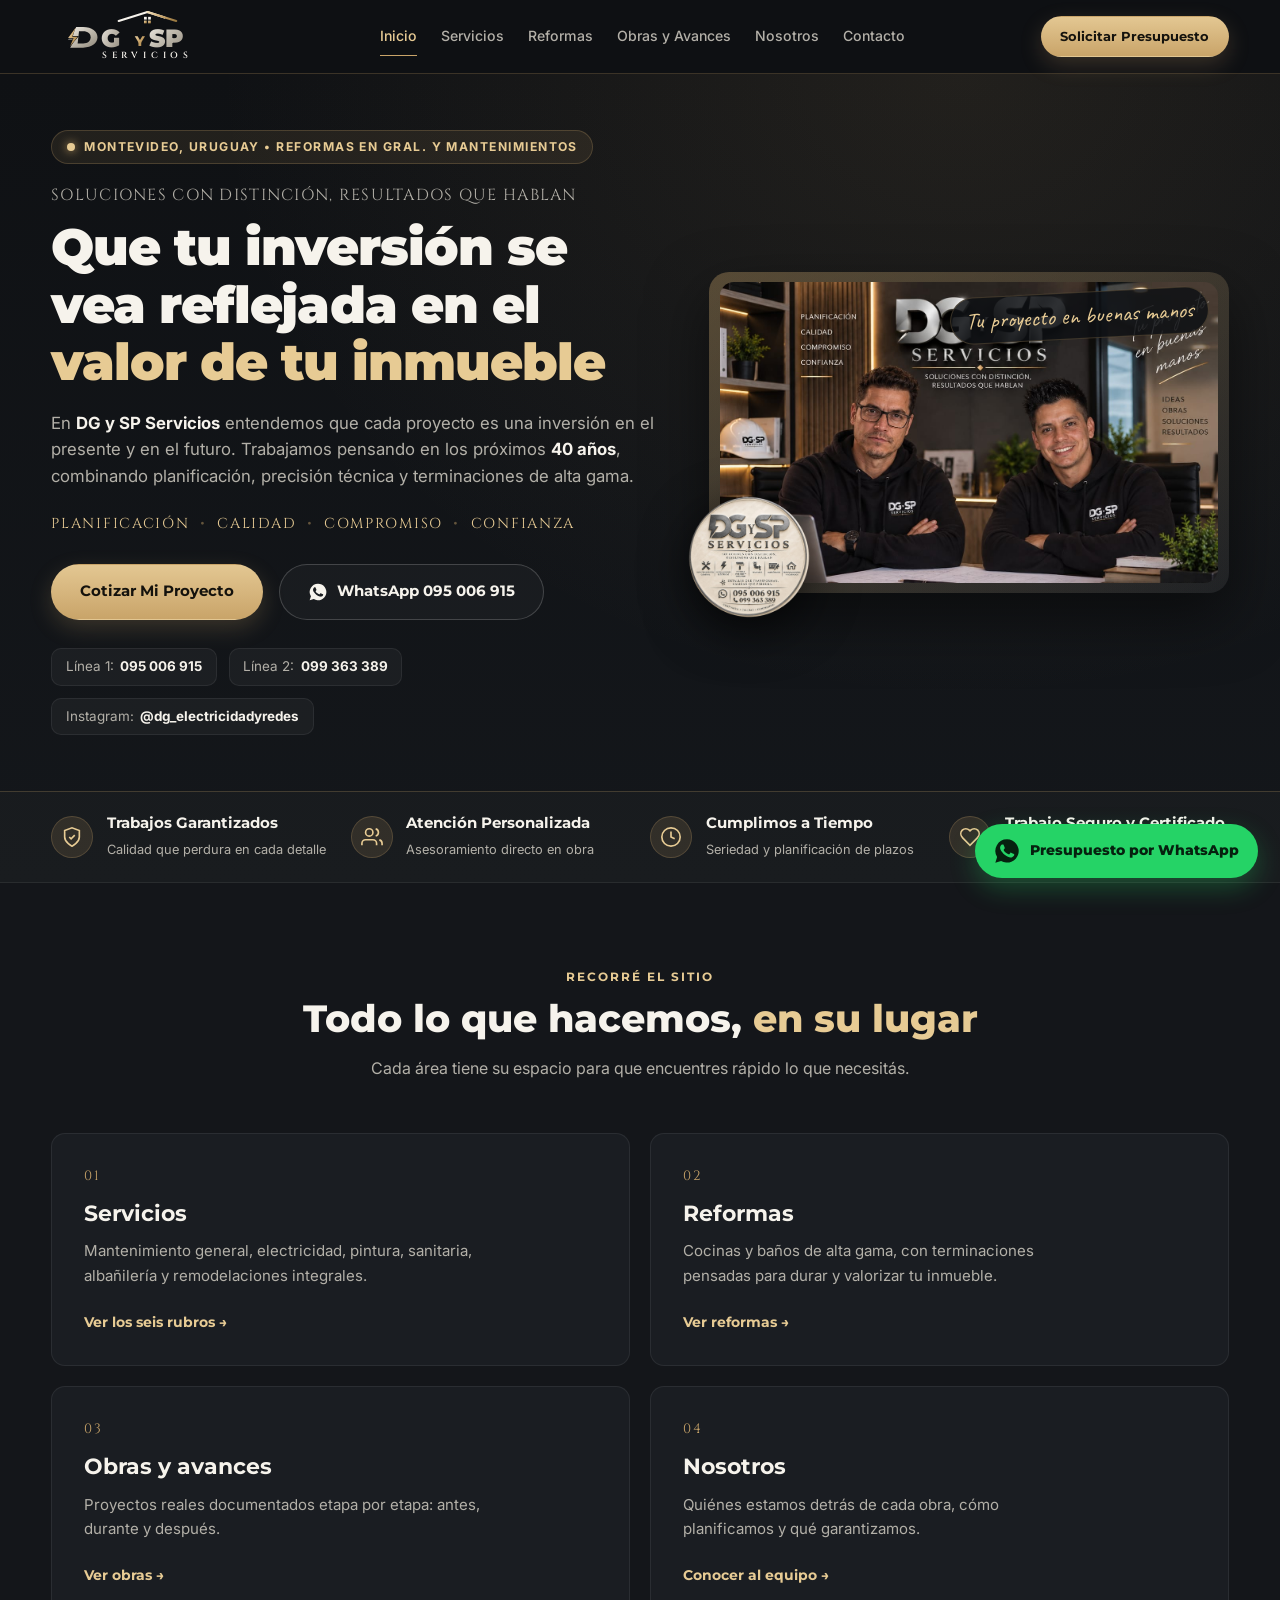
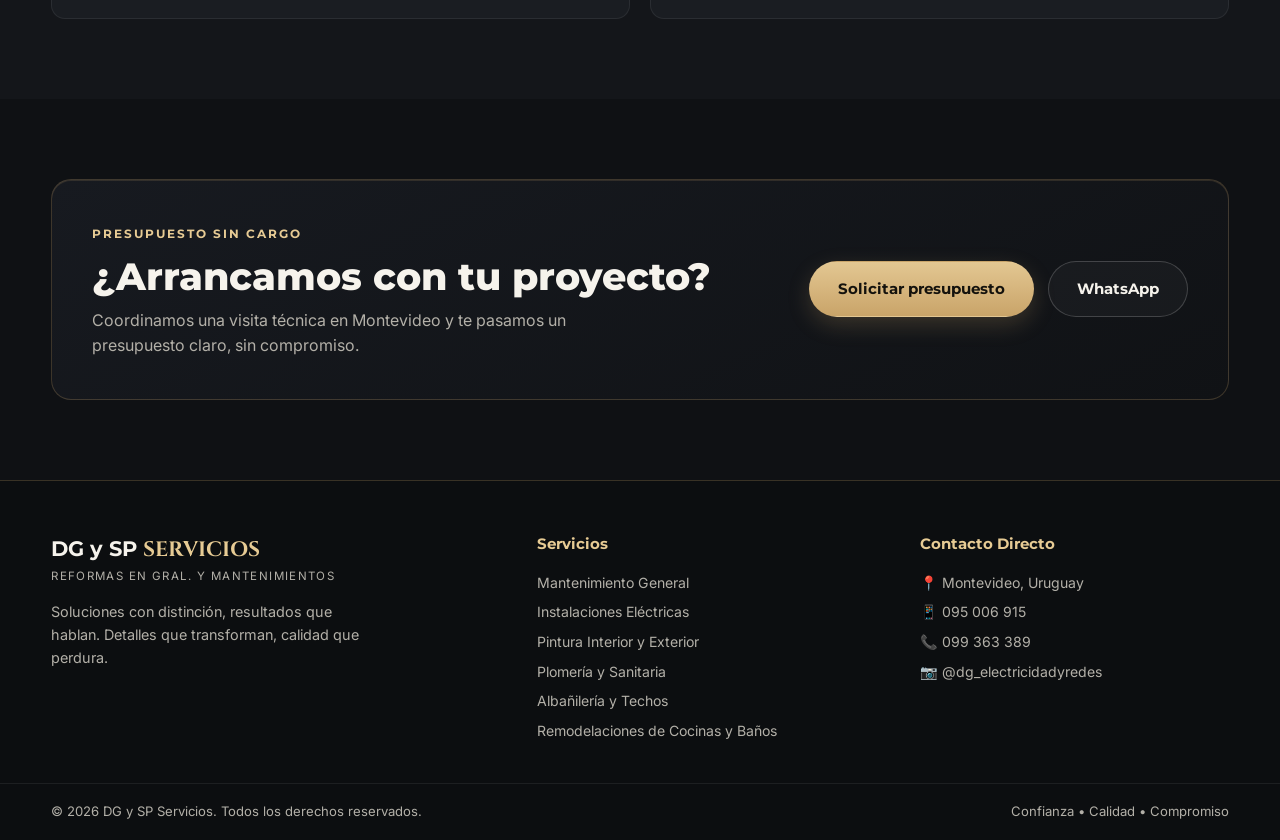
==== commit 1cb63728: "Sitio multipágina, paleta unificada y limpieza de archivos - Separa la landing en Inicio, Servicios," ====
--- a/index.html
+++ b/index.html
@@ -3,11 +3,12 @@
 <head>
   <meta charset="UTF-8" />
   <meta name="viewport" content="width=device-width, initial-scale=1.0" />
-  <title>DG y SP Servicios | Reformas Generales, Electricidad, Sanitaria y Mantenimiento en Montevideo</title>
-  <meta name="description" content="DG y SP Servicios — Soluciones con distinción, resultados que hablan. Mantenimiento general, instalaciones eléctricas, pintura, plomería, albañilería y remodelaciones en Montevideo, Uruguay." />
-  <meta name="theme-color" content="#111317" />
-
-  <!-- Google Fonts: Montserrat (Geometric Bold), Cinzel (Distinción Serif), Caveat (Detalles manuscritos), Inter (Lectura) -->
+  <title>DG y SP Servicios | Reformas y mantenimiento en Montevideo</title>
+  <meta name="description" content="Reformas integrales, electricidad, sanitaria, pintura y mantenimiento en Montevideo. Presupuesto sin cargo y trabajos garantizados." />
+  <meta name="theme-color" content="#0F1114" />
+  <link rel="icon" href="favicon.ico" sizes="any" />
+  <link rel="apple-touch-icon" href="apple-touch-icon.png" />
+
   <link rel="preconnect" href="https://fonts.googleapis.com" />
   <link rel="preconnect" href="https://fonts.gstatic.com" crossorigin />
   <link href="https://fonts.googleapis.com/css2?family=Caveat:wght@600;700&family=Cinzel:wght@500;600;700&family=Inter:wght@400;500;600&family=Montserrat:wght@600;700;800;900&display=swap" rel="stylesheet" />
@@ -15,38 +16,37 @@
   <link rel="stylesheet" href="styles.css" />
 </head>
 <body>
-  <!-- ================= HEADER / NAVBAR ================= -->
   <header class="site-header" id="top">
     <div class="container nav-container">
-      <a href="#inicio" class="brand-lockup" aria-label="DG y SP Servicios - Inicio">
+      <a href="index.html" class="brand-lockup" aria-label="DG y SP Servicios - Inicio">
         <!-- SVG Logo fiel: techo dorado/blanco + DG con rayo en la D + y SP + SERVICIOS -->
         <svg class="brand-svg" viewBox="0 0 280 76" width="230" height="62" role="img" aria-label="Logo DG y SP Servicios">
           <defs>
             <linearGradient id="metalGrad" x1="0%" y1="0%" x2="100%" y2="100%">
-              <stop offset="0%" stop-color="#F3F4F6" />
-              <stop offset="45%" stop-color="#C5C9D0" />
-              <stop offset="100%" stop-color="#8A919C" />
+              <stop offset="0%" stop-color="#F1EEE7" />
+              <stop offset="45%" stop-color="#C4BEB2" />
+              <stop offset="100%" stop-color="#8F887A" />
             </linearGradient>
             <linearGradient id="goldGrad" x1="0%" y1="0%" x2="100%" y2="100%">
-              <stop offset="0%" stop-color="#F2CF7E" />
-              <stop offset="50%" stop-color="#D4A853" />
-              <stop offset="100%" stop-color="#B07F2A" />
+              <stop offset="0%" stop-color="#F3E1BB" />
+              <stop offset="50%" stop-color="#C9A469" />
+              <stop offset="100%" stop-color="#96763F" />
             </linearGradient>
           </defs>
           <!-- Silueta de techo (estilo flyer reformas) -->
-          <path d="M98 16 L140 3 L165 11" fill="none" stroke="#FFFFFF" stroke-width="3.2" stroke-linecap="round" stroke-linejoin="round" />
+          <path d="M98 16 L140 3 L165 11" fill="none" stroke="#F6F3EC" stroke-width="3.2" stroke-linecap="round" stroke-linejoin="round" />
           <path d="M140 3 L182 16" fill="none" stroke="url(#goldGrad)" stroke-width="3.2" stroke-linecap="round" />
           <!-- Ventanita 4 cuadros bajo la cumbrera -->
-          <rect x="135" y="10" width="4" height="4" fill="#FFFFFF" />
-          <rect x="141" y="10" width="4" height="4" fill="#FFFFFF" />
+          <rect x="135" y="10" width="4" height="4" fill="#F6F3EC" />
+          <rect x="141" y="10" width="4" height="4" fill="#F6F3EC" />
           <rect x="135" y="15.5" width="4" height="4" fill="url(#goldGrad)" />
           <rect x="141" y="15.5" width="4" height="4" fill="url(#goldGrad)" />
 
           <!-- Letra D con rayo eléctrico integrado -->
           <path d="M27 25 H46 C59 25 67 31.5 67 40 C67 48.5 59 55 46 55 H27 L34 43 H24 L36 25 Z" fill="url(#metalGrad)" />
-          <polygon points="35,25 22,42 31,42 25,55 40,38 31,38" fill="#111317" />
+          <polygon points="35,25 22,42 31,42 25,55 40,38 31,38" fill="#0F1114" />
           <polygon points="35,26 24,41 32,41 27,53 38,39 30,39" fill="url(#goldGrad)" />
-          <path d="M40 31 H46 C53 31 57 34.5 57 40 C57 45.5 53 49 46 49 H38 Z" fill="#111317" />
+          <path d="M40 31 H46 C53 31 57 34.5 57 40 C57 45.5 53 49 46 49 H38 Z" fill="#0F1114" />
 
           <!-- Letra G -->
           <text x="72" y="54" font-family="Montserrat, sans-serif" font-weight="900" font-size="37" fill="url(#metalGrad)" letter-spacing="-1">G</text>
@@ -60,21 +60,21 @@
           <!-- Subtítulo SERVICIOS -->
           <line x1="28" y1="60" x2="108" y2="60" stroke="url(#goldGrad)" stroke-width="0.9" opacity="0.7" />
           <line x1="172" y1="60" x2="252" y2="60" stroke="url(#goldGrad)" stroke-width="0.9" opacity="0.7" />
-          <text x="140" y="70" text-anchor="middle" font-family="Cinzel, serif" font-weight="600" font-size="13" fill="#F3F4F6" letter-spacing="7">SERVICIOS</text>
+          <text x="140" y="70" text-anchor="middle" font-family="Cinzel, serif" font-weight="600" font-size="13" fill="#F6F3EC" letter-spacing="7">SERVICIOS</text>
         </svg>
       </a>
 
       <nav class="main-nav" aria-label="Navegación principal">
-        <a href="#inicio">Inicio</a>
-        <a href="#servicios">Servicios</a>
-        <a href="#inversion">Reformas</a>
-        <a href="#obras">Obras y Avances</a>
-        <a href="#nosotros">Nosotros</a>
-        <a href="#contacto">Contacto</a>
+        <a href="index.html" class="active">Inicio</a>
+        <a href="servicios.html">Servicios</a>
+        <a href="reformas.html">Reformas</a>
+        <a href="obras.html">Obras y Avances</a>
+        <a href="nosotros.html">Nosotros</a>
+        <a href="contacto.html">Contacto</a>
       </nav>
 
       <div class="header-actions">
-        <a href="#contacto" class="btn btn-gold btn-sm">
+        <a href="contacto.html" class="btn btn-gold btn-sm">
           <span>Solicitar Presupuesto</span>
         </a>
         <button class="menu-toggle" id="menuToggle" aria-label="Abrir menú" aria-expanded="false" aria-controls="mobileDrawer">
@@ -85,12 +85,12 @@
 
     <!-- Mobile Drawer -->
     <div class="mobile-drawer" id="mobileDrawer" hidden>
-      <a href="#inicio" class="drawer-link">Inicio</a>
-      <a href="#servicios" class="drawer-link">Servicios</a>
-      <a href="#inversion" class="drawer-link">Cocinas y Baños</a>
-      <a href="#obras" class="drawer-link">Antes / Después y Avances</a>
-      <a href="#nosotros" class="drawer-link">Nosotros y Sello Oficial</a>
-      <a href="#contacto" class="drawer-link">Cotizar / Contacto</a>
+      <a href="index.html" class="drawer-link">Inicio</a>
+      <a href="servicios.html" class="drawer-link">Servicios</a>
+      <a href="reformas.html" class="drawer-link">Cocinas y Baños</a>
+      <a href="obras.html" class="drawer-link">Antes / Después y Avances</a>
+      <a href="nosotros.html" class="drawer-link">Nosotros y Sello Oficial</a>
+      <a href="contacto.html" class="drawer-link">Cotizar / Contacto</a>
       <div class="drawer-phones">
         <a href="https://wa.me/59895006915" target="_blank" rel="noopener">WhatsApp 095 006 915</a>
         <a href="https://wa.me/59899363389" target="_blank" rel="noopener">Tel / WA 099 363 389</a>
@@ -99,7 +99,6 @@
   </header>
 
   <main>
-    <!-- ================= HERO SECTION ================= -->
     <section class="hero-section" id="inicio">
       <div class="hero-bg-glow"></div>
       <div class="container hero-grid">
@@ -130,7 +129,7 @@
           </div>
 
           <div class="hero-cta-group">
-            <a href="#contacto" class="btn btn-gold btn-lg">
+            <a href="contacto.html" class="btn btn-gold btn-lg">
               Cotizar Mi Proyecto
             </a>
             <a href="https://wa.me/59895006915?text=Hola%20DG%20y%20SP%20Servicios%2C%20quisiera%20consultar%20por%20un%20presupuesto." target="_blank" rel="noopener" class="btn btn-outline-light btn-lg">
@@ -210,464 +209,63 @@
       </div>
     </section>
 
-    <!-- ================= 6 SERVICIOS PRINCIPALES ================= -->
-    <section class="section services-section" id="servicios">
+    <section class="section gateway-section">
       <div class="container">
         <div class="section-header reveal">
-          <span class="section-kicker">NUESTRAS ESPECIALIDADES</span>
-          <h2 class="section-title">Seis Rubros Integrales Bajo <span class="text-gold">Una Sola Dirección</span></h2>
-          <p class="section-subtitle">
-            Detalles que transforman, calidad que perdura. Resolvemos desde mantenimientos puntuales hasta remodelaciones integrales llave en mano.
-          </p>
-        </div>
-
-        <div class="services-grid">
-          <!-- 1. Mantenimiento General -->
-          <article class="service-card reveal">
-            <div class="service-icon-ring">
-              <svg viewBox="0 0 48 48" width="32" height="32" fill="none" stroke="currentColor" stroke-width="2.5" stroke-linecap="round" stroke-linejoin="round">
-                <path d="M14 14l20 20M34 14L14 34" />
-                <path d="M11 17a5 5 0 0 1 6-6l3 3-6 6-3-3z" />
-                <path d="M37 31a5 5 0 0 1-6 6l-3-3 6-6 3 3z" />
-              </svg>
-            </div>
-            <h3>Mantenimiento General</h3>
-            <p>Soluciones rápidas y preventivas para hogares, oficinas, edificios y locales comerciales. Reparaciones integrales con prolijidad.</p>
-            <ul class="service-bullets">
-              <li>Mantenimiento edilicio preventivo y correctivo</li>
-              <li>Herrajes, aberturas, sellados e impermeabilización</li>
-              <li>Atención a consorcios y empresas</li>
-            </ul>
-            <button type="button" class="service-cta" data-service="Mantenimiento General">Cotizar este servicio →</button>
-          </article>
-
-          <!-- 2. Instalaciones Eléctricas -->
-          <article class="service-card reveal">
-            <div class="service-icon-ring">
-              <svg viewBox="0 0 48 48" width="32" height="32" fill="currentColor">
-                <path d="M27 6L12 26h11l-2 16 15-20H25l2-16z" />
-              </svg>
-            </div>
-            <h3>Instalaciones Eléctricas</h3>
-            <p>Instalaciones seguras bajo normativa, tableros, iluminación arquitectónica LED, cableado estructurado y detección de fallas.</p>
-            <ul class="service-bullets">
-              <li>Tableros eléctricos, diferenciales y puestas a tierra</li>
-              <li>Iluminación LED decorativa e industrial</li>
-              <li>Redes y electricidad integral (@dg_electricidadyredes)</li>
-            </ul>
-            <button type="button" class="service-cta" data-service="Instalaciones Eléctricas">Cotizar este servicio →</button>
-          </article>
-
-          <!-- 3. Pintura Interior y Exterior -->
-          <article class="service-card reveal">
-            <div class="service-icon-ring">
-              <svg viewBox="0 0 48 48" width="32" height="32" fill="none" stroke="currentColor" stroke-width="2.5" stroke-linecap="round" stroke-linejoin="round">
-                <rect x="10" y="10" width="22" height="9" rx="2" fill="currentColor" fill-opacity="0.2" />
-                <path d="M32 14.5h5v7l-11 4v6" />
-                <rect x="23" y="31.5" width="6" height="10" rx="1.5" />
-              </svg>
-            </div>
-            <h3>Pintura Interior y Exterior</h3>
-            <p>Acabados limpios y duraderos con preparación previa de superficies, enduido, fijadores e impermeabilizantes de exterior.</p>
-            <ul class="service-bullets">
-              <li>Enduido fino y restauración de paredes</li>
-              <li>Pintura acrílica, látex, esmaltes y fachadas</li>
-              <li>Tratamientos antihumedad e impermeabilización</li>
-            </ul>
-            <button type="button" class="service-cta" data-service="Pintura Interior y Exterior">Cotizar este servicio →</button>
-          </article>
-
-          <!-- 4. Plomería y Sanitaria -->
-          <article class="service-card reveal">
-            <div class="service-icon-ring">
-              <svg viewBox="0 0 48 48" width="32" height="32" fill="none" stroke="currentColor" stroke-width="2.5" stroke-linecap="round" stroke-linejoin="round">
-                <path d="M12 10v14a8 8 0 0 0 8 8h10" />
-                <path d="M8 10h8M30 28v8" />
-                <path d="M35 38c0 2.5-2 4-2 4s-2-1.5-2-4a2 2 0 1 1 4 0z" fill="currentColor" />
-              </svg>
-            </div>
-            <h3>Plomería y Sanitaria</h3>
-            <p>Instalaciones sanitarias nuevas y reformas en termofusión, desagües, griferías, calefones y detección de pérdidas.</p>
-            <ul class="service-bullets">
-              <li>Termofusión agua fría/caliente y desagües PVC</li>
-              <li>Instalación de loza sanitaria, mamparas y griferías</li>
-              <li>Albañilería sanitaria completa</li>
-            </ul>
-            <button type="button" class="service-cta" data-service="Plomería y Sanitaria">Cotizar este servicio →</button>
-          </article>
-
-          <!-- 5. Albañilería -->
-          <article class="service-card reveal">
-            <div class="service-icon-ring">
-              <svg viewBox="0 0 48 48" width="32" height="32" fill="none" stroke="currentColor" stroke-width="2.2" stroke-linecap="round" stroke-linejoin="round">
-                <rect x="8" y="11" width="30" height="22" rx="1" />
-                <line x1="8" y1="18.3" x2="38" y2="18.3" />
-                <line x1="8" y1="25.6" x2="38" y2="25.6" />
-                <line x1="23" y1="11" x2="23" y2="18.3" />
-                <line x1="16" y1="18.3" x2="16" y2="25.6" />
-                <line x1="30" y1="18.3" x2="30" y2="25.6" />
-                <path d="M29 27l10 10" stroke-width="3" />
-              </svg>
-            </div>
-            <h3>Albañilería</h3>
-            <p>Obra gruesa y fina: levantamiento de muros, revoques, contrapisos, estructuras metálicas y colocación de techos de chapa.</p>
-            <ul class="service-bullets">
-              <li>Levantamiento de paredes y tabiques</li>
-              <li>Estructuras de hierro y techos de chapa</li>
-              <li>Revoques, carpetas y colocación de revestimientos</li>
-            </ul>
-            <button type="button" class="service-cta" data-service="Albañilería">Cotizar este servicio →</button>
-          </article>
-
-          <!-- 6. Remodelaciones y Acabados -->
-          <article class="service-card reveal">
-            <div class="service-icon-ring">
-              <svg viewBox="0 0 48 48" width="32" height="32" fill="none" stroke="currentColor" stroke-width="2.5" stroke-linecap="round" stroke-linejoin="round">
-                <path d="M6 23L24 9l18 14" />
-                <path d="M12 20v18h24V20" />
-                <rect x="20" y="27" width="8" height="11" />
-              </svg>
-            </div>
-            <h3>Remodelaciones y Acabados</h3>
-            <p>Transformación completa de cocinas, baños y ambientes con porcelanato, islas, iluminación cálida y detalles de distinción.</p>
-            <ul class="service-bullets">
-              <li>Cocinas modernas y funcionales a medida</li>
-              <li>Baños de diseño con nichos y espejos LED</li>
-              <li>Valorización integral de propiedades</li>
-            </ul>
-            <button type="button" class="service-cta" data-service="Remodelaciones y Acabados">Cotizar este servicio →</button>
-          </article>
+          <span class="section-kicker">RECORRÉ EL SITIO</span>
+          <h2 class="section-title">Todo lo que hacemos, <span class="text-gold">en su lugar</span></h2>
+          <p class="section-subtitle">Cada área tiene su espacio para que encuentres rápido lo que necesitás.</p>
+        </div>
+
+        <div class="gateway-grid">
+          <a class="gateway-card reveal" href="servicios.html">
+            <span class="gateway-num">01</span>
+            <h3>Servicios</h3>
+            <p>Mantenimiento general, electricidad, pintura, sanitaria, albañilería y remodelaciones integrales.</p>
+            <span class="gateway-link">Ver los seis rubros →</span>
+          </a>
+
+          <a class="gateway-card reveal" href="reformas.html">
+            <span class="gateway-num">02</span>
+            <h3>Reformas</h3>
+            <p>Cocinas y baños de alta gama, con terminaciones pensadas para durar y valorizar tu inmueble.</p>
+            <span class="gateway-link">Ver reformas →</span>
+          </a>
+
+          <a class="gateway-card reveal" href="obras.html">
+            <span class="gateway-num">03</span>
+            <h3>Obras y avances</h3>
+            <p>Proyectos reales documentados etapa por etapa: antes, durante y después.</p>
+            <span class="gateway-link">Ver obras →</span>
+          </a>
+
+          <a class="gateway-card reveal" href="nosotros.html">
+            <span class="gateway-num">04</span>
+            <h3>Nosotros</h3>
+            <p>Quiénes estamos detrás de cada obra, cómo planificamos y qué garantizamos.</p>
+            <span class="gateway-link">Conocer al equipo →</span>
+          </a>
         </div>
       </div>
     </section>
 
-    <!-- ================= SECCIÓN VALORIZACIÓN: COCINAS Y BAÑOS ================= -->
-    <section class="section showcase-section" id="inversion">
+    <section class="section cta-band">
       <div class="container">
-        <div class="showcase-header reveal">
-          <div class="showcase-copy">
-            <span class="section-kicker">REFORMAS DE ALTA GAMA</span>
-            <h2 class="section-title">Espacios Diseñados Para Durar <span class="text-gold">40 Años</span></h2>
-            <p class="lead-text">
-              Nuestro compromiso es que cada peso que nuestros clientes invierten se vea reflejado en la <strong>calidad, la funcionalidad y la valorización</strong> de su inmueble.
-            </p>
-            <div class="script-accent">Más que obras, Soluciones</div>
-          </div>
-          <div class="showcase-flyer-preview">
-            <button type="button" class="flyer-pill-btn" data-lightbox="assets/img/interiores-flyer.jpg" data-caption="Reformas en General — Valorización de Inmuebles">
-              <img src="assets/img/cocina-moderna.jpg" alt="Vista previa lámina reformas" />
-              <span>Ver lámina completa</span>
-            </button>
-          </div>
-        </div>
-
-        <div class="interior-grid">
-          <!-- Tarjeta Grande Cocina -->
-          <article class="interior-card interior-card--wide reveal" data-lightbox="assets/img/cocina-moderna.jpg" data-caption="Cocinas Modernas y Funcionales — Isla con iluminación LED">
-            <img src="assets/img/cocina-moderna.jpg" alt="Cocina moderna remodelada con isla e iluminación LED cálida" loading="lazy" />
-            <div class="interior-overlay">
-              <span class="hand-tag">Cocinas</span>
-              <h3>Modernas y Funcionales</h3>
-              <p>Mobiliario a medida, mesadas impecables e iluminación LED perimetral e inferior.</p>
-            </div>
-          </article>
-
-          <!-- Tarjeta Baño 1 -->
-          <article class="interior-card reveal" data-lightbox="assets/img/bano-espejo-redondo.jpg" data-caption="Baños — Elegancia y Confort con espejo circular retroiluminado">
-            <img src="assets/img/bano-espejo-redondo.jpg" alt="Baño moderno con espejo circular retroiluminado y bacha de apoyo" loading="lazy" />
-            <div class="interior-overlay">
-              <span class="hand-tag">Baños</span>
-              <h3>Elegancia y Confort</h3>
-              <p>Revestimiento hexagonal, grifería negra mate y espejo circular LED.</p>
-            </div>
-          </article>
-
-          <!-- Tarjeta Baño 2 -->
-          <article class="interior-card reveal" data-lightbox="assets/img/bano-mampara.jpg" data-caption="Diseños Modernos y Duraderos — Mampara de vidrio templado y porcelanato">
-            <img src="assets/img/bano-mampara.jpg" alt="Baño con mampara de vidrio templado y nicho iluminado" loading="lazy" />
-            <div class="interior-overlay">
-              <span class="tag-gold">Diseños</span>
-              <h3>Modernos y Duraderos</h3>
-              <p>Porcelanatos rectificados, nicho de ducha iluminado y mampara templada.</p>
-            </div>
-          </article>
-
-          <!-- Tarjeta Baño 3 -->
-          <article class="interior-card reveal" data-lightbox="assets/img/bano-espejo-led.jpg" data-caption="Detalles que Marcan la Diferencia — Espejo LED táctil y grifería cromada">
-            <img src="assets/img/bano-espejo-led.jpg" alt="Detalle de lavatorio moderno con espejo LED táctil" loading="lazy" />
-            <div class="interior-overlay">
-              <span class="tag-gold">Detalles</span>
-              <h3>Que Marcan la Diferencia</h3>
-              <p>Terminaciones limpias, electricidad protegida e iluminación ambiental.</p>
-            </div>
-          </article>
-        </div>
-      </div>
-    </section>
-
-    <!-- ================= SECCIÓN ANTES / DURANTE / DESPUÉS + AVANCES DE OBRA ================= -->
-    <section class="section works-section" id="obras">
-      <div class="container">
-        <div class="section-header reveal">
-          <span class="section-kicker">TRANSPARENCIA EN CADA ETAPA</span>
-          <h2 class="section-title">Proyectos Reales: <span class="text-gold">Proceso y Resultados</span></h2>
-          <p class="section-subtitle">
-            Documentamos nuestros avances paso a paso. Calidad que se ve, seguridad que dura.
-          </p>
-        </div>
-
-        <!-- Tabs de proyectos -->
-        <div class="project-tabs" role="tablist" aria-label="Categorías de obras">
-          <button class="tab-btn active" role="tab" aria-selected="true" data-tab="sanitaria">Albañilería Sanitaria y Electricidad</button>
-          <button class="tab-btn" role="tab" aria-selected="false" data-tab="techos">Avances de Obra: Estructura y Techo</button>
-        </div>
-
-        <!-- Panel 1: Albañilería Sanitaria y Electricidad (Tema Azul Marino + Naranja de la lámina 3) -->
-        <div class="project-panel active" id="panel-sanitaria">
-          <div class="navy-banner reveal">
-            <div class="navy-banner-head">
-              <div>
-                <span class="hand-tag-white">Calidad que se ve, seguridad que dura</span>
-                <h3>ALBAÑILERÍA SANITARIA Y <span class="text-amber">ELECTRICIDAD</span></h3>
-                <p>Diseñamos, construimos y renovamos con precisión y compromiso.</p>
-              </div>
-              <button type="button" class="btn btn-outline-light btn-sm" data-lightbox="assets/img/reforma-flyer.jpg" data-caption="Lámina de obra: Albañilería Sanitaria y Electricidad">
-                Ver lámina original
-              </button>
-            </div>
-
-            <div class="timeline-3col">
-              <figure class="stage-card" data-lightbox="assets/img/reforma-antes.jpg" data-caption="Etapa 1: Antes — Preparación y demolición controlada">
-                <span class="stage-badge stage-badge--navy">ANTES</span>
-                <img src="assets/img/reforma-antes.jpg" alt="Estado inicial de obra antes de la reforma" loading="lazy" />
-                <figcaption>Evaluación estructural, picado y adecuación de instalaciones existentes.</figcaption>
-              </figure>
-
-              <figure class="stage-card" data-lightbox="assets/img/reforma-durante.jpg" data-caption="Etapa 2: Durante — Revestimientos, sanitaria y cableado">
-                <span class="stage-badge stage-badge--navy">DURANTE</span>
-                <img src="assets/img/reforma-durante.jpg" alt="Trabajos de revestimiento y terminación durante la obra" loading="lazy" />
-                <figcaption>Colocación de revestimientos, tendido eléctrico y pruebas hidráulicas.</figcaption>
-              </figure>
-
-              <figure class="stage-card" data-lightbox="assets/img/reforma-despues.jpg" data-caption="Etapa 3: Después — Acabado final e iluminación">
-                <span class="stage-badge stage-badge--gold">DESPUÉS</span>
-                <img src="assets/img/reforma-despues.jpg" alt="Resultado final terminado con luminaria moderna" loading="lazy" />
-                <figcaption>Acabados de calidad, luminarias instaladas y ambiente listo para disfrutar.</figcaption>
-              </figure>
-            </div>
-
-            <div class="extra-work-row">
-              <div class="extra-work-photos">
-                <figure class="mini-work" data-lightbox="assets/img/reforma-revestimiento.jpg" data-caption="Revestimiento de precisión e instalación eléctrica en proceso">
-                  <img src="assets/img/reforma-revestimiento.jpg" alt="Instalación de revestimientos y puntos eléctricos" loading="lazy" />
-                  <span>Revestimientos e instalación</span>
-                </figure>
-                <figure class="mini-work" data-lightbox="assets/img/reforma-iluminacion.jpg" data-caption="Montaje eléctrico e iluminación interior">
-                  <img src="assets/img/reforma-iluminacion.jpg" alt="Montaje de puntos de luz en techo" loading="lazy" />
-                  <span>Montaje de luminarias</span>
-                </figure>
-                <figure class="mini-work" data-lightbox="assets/img/reforma-ambiente.jpg" data-caption="Vista general del ambiente renovado">
-                  <img src="assets/img/reforma-ambiente.jpg" alt="Ambiente renovado con spots LED embutidos" loading="lazy" />
-                  <span>Resultado integrado</span>
-                </figure>
-              </div>
-            </div>
-          </div>
-        </div>
-
-        <!-- Panel 2: Avances de Obra Estructural (Tema Oscuro + Naranja Construcción de la lámina 1) -->
-        <div class="project-panel" id="panel-techos" hidden>
-          <div class="construction-banner reveal">
-            <div class="navy-banner-head">
-              <div>
-                <span class="construction-kicker">¡SEGUIMOS CONSTRUYENDO CALIDAD!</span>
-                <h3>AVANCES <span class="text-orange">DE OBRA</span></h3>
-                <p>Ejecución prolija en albañilería estructural, herrería de techos y colocación de chapas.</p>
-              </div>
-              <button type="button" class="btn btn-outline-light btn-sm" data-lightbox="assets/img/obra-avances-flyer.jpg" data-caption="Avances de Obra — Construcción de pared, estructura y techo de chapas">
-                Ver lámina original
-              </button>
-            </div>
-
-            <div class="timeline-3col">
-              <figure class="stage-card" data-lightbox="assets/img/obra-pared.jpg" data-caption="Paso 1: Se levantó pared con revoque y viga de encadenado">
-                <span class="stage-badge stage-badge--orange">1. PARED LEVANTADA</span>
-                <img src="assets/img/obra-pared.jpg" alt="Pared levantada y revocada con andamio" loading="lazy" />
-                <figcaption>Levantamiento de muro, revoque grueso/fino y viga superior.</figcaption>
-              </figure>
-
-              <figure class="stage-card" data-lightbox="assets/img/obra-estructura.jpg" data-caption="Paso 2: Se armó estructura metálica para techo">
-                <span class="stage-badge stage-badge--orange">2. ESTRUCTURA PARA TECHO</span>
-                <img src="assets/img/obra-estructura.jpg" alt="Estructura metálica negra armada para sostener techo" loading="lazy" />
-                <figcaption>Armado y nivelación de perfilaría metálica con protección anticorrosiva.</figcaption>
-              </figure>
-
-              <figure class="stage-card" data-lightbox="assets/img/obra-chapas.jpg" data-caption="Paso 3: Se continuó con la instalación de chapas">
-                <span class="stage-badge stage-badge--orange">3. INSTALACIÓN DE CHAPAS</span>
-                <img src="assets/img/obra-chapas.jpg" alt="Instalación de chapas acanaladas sobre estructura metálica" loading="lazy" />
-                <figcaption>Fijación de chapas con pendiente calculada, zinguería y sellado estanco.</figcaption>
-              </figure>
-            </div>
-
-            <figure class="panorama-card" data-lightbox="assets/img/obra-techo-final.jpg" data-caption="Vista panorámica del techo de chapas finalizado">
-              <img src="assets/img/obra-techo-final.jpg" alt="Vista panorámica de cubierta de chapas terminada" loading="lazy" />
-              <figcaption>
-                <strong>Cubierta finalizada</strong> — Pendiente uniforme, fijaciones selladas y desagüe pluvial verificado.
-              </figcaption>
-            </figure>
-          </div>
-        </div>
-      </div>
-    </section>
-
-    <!-- ================= SECCIÓN IDENTIDAD / SELLO OFICIAL (FONDO MARFIL PIEDRA) ================= -->
-    <section class="section stone-identity-section" id="nosotros">
-      <div class="container identity-grid">
-        <div class="emblem-showcase reveal">
-          <button type="button" class="emblem-zoom-card" data-lightbox="assets/img/emblema-original.jpg" data-caption="Emblema Institucional — DG y SP Servicios">
-            <img src="assets/img/emblema-circular.png" alt="Sello oficial circular DG y SP Servicios" />
-            <span class="zoom-hint">Clic para ampliar sello oficial</span>
-          </button>
-        </div>
-
-        <div class="identity-content reveal">
-          <span class="section-kicker-dark">IDENTIDAD Y RESPALDO</span>
-          <h2 class="section-title-dark">Confianza • Calidad • Compromiso</h2>
-          <p class="identity-lead">
-            Detrás de <strong>DG y SP Servicios</strong> hay un equipo técnico presente en cada obra. Desde la planificación en oficina con planos y materiales certificados hasta la entrega final impecable.
-          </p>
-
-          <div class="identity-values-grid">
-            <div class="id-val-box">
-              <strong>Ideas y Planificación</strong>
-              <p>Asesoramos sobre materiales y soluciones constructivas que maximizan la vida útil de tu propiedad.</p>
-            </div>
-            <div class="id-val-box">
-              <strong>Obras y Resultados</strong>
-              <p>Cumplimos los plazos pactados con limpieza, seguridad en obra y comunicación permanente.</p>
-            </div>
-          </div>
-
-          <div class="identity-team-thumb" data-lightbox="assets/img/equipo-completo.jpg" data-caption="Equipo Directivo — DG y SP Servicios">
-            <img src="assets/img/equipo-completo.jpg" alt="Equipo DG y SP Servicios con todos sus rubros y contactos" loading="lazy" />
-            <div>
-              <strong>Ver presentación institucional completa</strong>
-              <span>Montevideo, Uruguay • Atención directa de sus titulares</span>
-            </div>
-          </div>
-        </div>
-      </div>
-    </section>
-
-    <!-- ================= SECCIÓN COTIZADOR Y CONTACTO ================= -->
-    <section class="section contact-section" id="contacto">
-      <div class="container contact-grid">
-        <div class="contact-info reveal">
-          <span class="section-kicker">ESTAMOS EN MONTEVIDEO, URUGUAY</span>
-          <h2 class="section-title">Solicitá tu <span class="text-gold">Presupuesto Sin Cargo</span></h2>
-          <p class="contact-subtitle">
-            Contanos qué proyecto tenés en mente. Respondemos directamente por WhatsApp o teléfono para coordinar una visita técnica.
-          </p>
-
-          <div class="contact-cards-stack">
-            <a href="https://wa.me/59895006915?text=Hola%20DG%20y%20SP%20Servicios%2C%20quiero%20solicitar%20un%20presupuesto." target="_blank" rel="noopener" class="direct-contact-card">
-              <div class="dc-icon dc-icon--wa">
-                <svg viewBox="0 0 24 24" width="24" height="24" fill="currentColor"><path d="M12.03 2a9.97 9.97 0 0 0-8.5 15.2L2 22l4.94-1.48A9.97 9.97 0 1 0 12.03 2Zm5.82 14.11c-.25.7-1.42 1.34-1.97 1.41-.51.07-1.15.1-1.85-.12-.43-.14-.98-.32-1.69-.63-2.97-1.28-4.91-4.27-5.06-4.47-.15-.2-1.21-1.61-1.21-3.07 0-1.46.77-2.18 1.04-2.48.27-.3.59-.37.79-.37h.57c.18 0 .43-.07.67.51.25.6.85 2.07.92 2.22.07.15.12.32.02.52-.1.2-.15.32-.3.5-.15.17-.31.39-.45.52-.15.15-.3.31-.13.61.18.3.78 1.28 1.67 2.08 1.15 1.03 2.12 1.35 2.42 1.5.3.15.47.13.65-.07.17-.2.74-.86.94-1.16.2-.3.4-.25.67-.15.27.1 1.73.82 2.03.97.3.15.5.22.57.35.07.13.07.73-.18 1.43Z"/></svg>
-              </div>
-              <div>
-                <small>WhatsApp / Celular Principal</small>
-                <strong>095 006 915</strong>
-              </div>
-              <span class="dc-arrow">Escribir →</span>
-            </a>
-
-            <a href="https://wa.me/59899363389?text=Hola%20DG%20y%20SP%20Servicios%2C%20quiero%20consultar%20por%20un%20trabajo." target="_blank" rel="noopener" class="direct-contact-card">
-              <div class="dc-icon dc-icon--phone">
-                <svg viewBox="0 0 24 24" width="22" height="22" fill="none" stroke="currentColor" stroke-width="2"><path d="M22 16.92v3a2 2 0 0 1-2.18 2 19.79 19.79 0 0 1-8.63-3.07 19.5 19.5 0 0 1-6-6 19.79 19.79 0 0 1-3.07-8.67A2 2 0 0 1 4.11 2h3a2 2 0 0 1 2 1.72 12.84 12.84 0 0 0 .7 2.81 2 2 0 0 1-.45 2.11L8.09 9.91a16 16 0 0 0 6 6l1.27-1.27a2 2 0 0 1 2.11-.45 12.84 12.84 0 0 0 2.81.7A2 2 0 0 1 22 16.92z"/></svg>
-              </div>
-              <div>
-                <small>Teléfono / WhatsApp Secundario</small>
-                <strong>099 363 389</strong>
-              </div>
-              <span class="dc-arrow">Contactar →</span>
-            </a>
-
-            <a href="https://instagram.com/dg_electricidadyredes" target="_blank" rel="noopener" class="direct-contact-card">
-              <div class="dc-icon dc-icon--ig">
-                <svg viewBox="0 0 24 24" width="22" height="22" fill="none" stroke="currentColor" stroke-width="2"><rect x="2" y="2" width="20" height="20" rx="5" ry="5"/><path d="M16 11.37A4 4 0 1 1 12.63 8 4 4 0 0 1 16 11.37z"/><line x1="17.5" y1="6.5" x2="17.51" y2="6.5"/></svg>
-              </div>
-              <div>
-                <small>Seguinos y conocé más de nuestros trabajos</small>
-                <strong>@dg_electricidadyredes</strong>
-              </div>
-              <span class="dc-arrow">Ver perfil →</span>
-            </a>
-          </div>
-        </div>
-
-        <!-- Formulario Cotizador a WhatsApp -->
-        <div class="quote-form-card reveal">
-          <h3>Cotizador Rápido por WhatsApp</h3>
-          <p class="form-hint">Completá los datos y se abrirá tu consulta armada lista para enviar.</p>
-
-          <form id="quoteForm">
-            <div class="form-row">
-              <div class="form-group">
-                <label for="clientName">Tu Nombre</label>
-                <input type="text" id="clientName" name="clientName" placeholder="Ej: Martín Rodríguez" required />
-              </div>
-              <div class="form-group">
-                <label for="clientZone">Barrio / Zona (Montevideo)</label>
-                <input type="text" id="clientZone" name="clientZone" placeholder="Ej: Pocitos, Centro, Carrasco..." required />
-              </div>
-            </div>
-
-            <div class="form-row">
-              <div class="form-group">
-                <label for="serviceSelect">Rubro / Servicio</label>
-                <select id="serviceSelect" name="serviceSelect" required>
-                  <option value="Remodelaciones y Acabados">Remodelaciones y Acabados (Cocinas/Baños)</option>
-                  <option value="Instalaciones Eléctricas">Instalaciones Eléctricas y Redes</option>
-                  <option value="Plomería y Sanitaria">Plomería y Albañilería Sanitaria</option>
-                  <option value="Albañilería">Albañilería y Techos de Chapa</option>
-                  <option value="Pintura Interior y Exterior">Pintura Interior y Exterior</option>
-                  <option value="Mantenimiento General">Mantenimiento General</option>
-                </select>
-              </div>
-              <div class="form-group">
-                <label for="urgencySelect">Plazo estimado</label>
-                <select id="urgencySelect" name="urgencySelect">
-                  <option value="Lo antes posible">Lo antes posible</option>
-                  <option value="Esta semana">Esta semana</option>
-                  <option value="Este mes">Este mes / Planificando</option>
-                  <option value="Presupuesto de obra">Solo cotización comparativa</option>
-                </select>
-              </div>
-            </div>
-
-            <div class="form-group">
-              <label for="targetLine">Enviar consulta al número</label>
-              <select id="targetLine" name="targetLine">
-                <option value="59895006915">095 006 915 (WhatsApp Principal)</option>
-                <option value="59899363389">099 363 389 (WhatsApp Alternativo)</option>
-              </select>
-            </div>
-
-            <div class="form-group">
-              <label for="projectDetails">Descripción breve del trabajo</label>
-              <textarea id="projectDetails" name="projectDetails" rows="3" placeholder="Contanos qué necesitás reformar, reparar o instalar..." required></textarea>
-            </div>
-
-            <button type="submit" class="btn btn-gold btn-full btn-lg">
-              Enviar Consulta por WhatsApp
-            </button>
-          </form>
+        <div class="cta-panel reveal">
+          <div>
+            <span class="section-kicker">PRESUPUESTO SIN CARGO</span>
+            <h2 class="section-title">¿Arrancamos con tu proyecto?</h2>
+            <p class="section-subtitle">Coordinamos una visita técnica en Montevideo y te pasamos un presupuesto claro, sin compromiso.</p>
+          </div>
+          <div class="cta-actions">
+            <a href="contacto.html" class="btn btn-gold btn-lg">Solicitar presupuesto</a>
+            <a href="https://wa.me/59895006915?text=Hola%20DG%20y%20SP%20Servicios%2C%20quisiera%20consultar%20por%20un%20presupuesto." target="_blank" rel="noopener" class="btn btn-outline-light btn-lg">WhatsApp</a>
+          </div>
         </div>
       </div>
     </section>
   </main>
 
-  <!-- ================= FOOTER ================= -->
   <footer class="site-footer">
     <div class="container footer-grid">
       <div class="footer-brand">
@@ -679,17 +277,17 @@
       </div>
 
       <div class="footer-links">
-        <h4>Servicios</h4>
-        <a href="#servicios">Mantenimiento General</a>
-        <a href="#servicios">Instalaciones Eléctricas</a>
-        <a href="#servicios">Pintura Interior y Exterior</a>
-        <a href="#servicios">Plomería y Sanitaria</a>
-        <a href="#servicios">Albañilería y Techos</a>
-        <a href="#inversion">Remodelaciones de Cocinas y Baños</a>
+        <h2>Servicios</h2>
+        <a href="servicios.html#mantenimiento">Mantenimiento General</a>
+        <a href="servicios.html#electricidad">Instalaciones Eléctricas</a>
+        <a href="servicios.html#pintura">Pintura Interior y Exterior</a>
+        <a href="servicios.html#plomeria">Plomería y Sanitaria</a>
+        <a href="servicios.html#albanileria">Albañilería y Techos</a>
+        <a href="reformas.html">Remodelaciones de Cocinas y Baños</a>
       </div>
 
       <div class="footer-contact">
-        <h4>Contacto Directo</h4>
+        <h2>Contacto Directo</h2>
         <p>📍 Montevideo, Uruguay</p>
         <p>📱 <a href="tel:+59895006915">095 006 915</a></p>
         <p>📞 <a href="tel:+59899363389">099 363 389</a></p>
@@ -705,13 +303,11 @@
     </div>
   </footer>
 
-  <!-- Botón flotante de WhatsApp -->
-  <a href="https://wa.me/59895006915?text=Hola%20DG%20y%20SP%20Servicios%2C%20quisiera%20solicitar%20asesoramiento." target="_blank" rel="noopener" class="wa-float" aria-label="Chatear por WhatsApp con DG y SP Servicios">
+  <a href="https://wa.me/59895006915?text=Hola%20DG%20y%20SP%20Servicios%2C%20quisiera%20consultar%20por%20un%20presupuesto." target="_blank" rel="noopener" class="wa-float" aria-label="Presupuesto por WhatsApp">
     <svg viewBox="0 0 24 24" width="28" height="28" fill="currentColor" aria-hidden="true"><path d="M12.03 2a9.97 9.97 0 0 0-8.5 15.2L2 22l4.94-1.48A9.97 9.97 0 1 0 12.03 2Zm5.82 14.11c-.25.7-1.42 1.34-1.97 1.41-.51.07-1.15.1-1.85-.12-.43-.14-.98-.32-1.69-.63-2.97-1.28-4.91-4.27-5.06-4.47-.15-.2-1.21-1.61-1.21-3.07 0-1.46.77-2.18 1.04-2.48.27-.3.59-.37.79-.37h.57c.18 0 .43-.07.67.51.25.6.85 2.07.92 2.22.07.15.12.32.02.52-.1.2-.15.32-.3.5-.15.17-.31.39-.45.52-.15.15-.3.31-.13.61.18.3.78 1.28 1.67 2.08 1.15 1.03 2.12 1.35 2.42 1.5.3.15.47.13.65-.07.17-.2.74-.86.94-1.16.2-.3.4-.25.67-.15.27.1 1.73.82 2.03.97.3.15.5.22.57.35.07.13.07.73-.18 1.43Z"/></svg>
     <span class="wa-tooltip">Presupuesto por WhatsApp</span>
   </a>
 
-  <!-- Lightbox Modal para fotos y láminas -->
   <div class="lightbox" id="lightbox" role="dialog" aria-modal="true" aria-label="Vista ampliada" hidden>
     <button type="button" class="lightbox-close" id="lightboxClose" aria-label="Cerrar vista ampliada">&times;</button>
     <div class="lightbox-content">
--- a/styles.css
+++ b/styles.css
@@ -2,28 +2,36 @@
    DG y SP Servicios — Paleta Extraída de las Piezas Gráficas Oficiales
    ========================================================================== */
 :root {
-  --bg-dark: #111317;
-  --bg-charcoal: #181B22;
-  --bg-card: #1E222B;
-  --bg-stone: #EFE7DA;
-  --bg-stone-dark: #E2D6C3;
-  --bg-navy: #0B2138;
-  --bg-navy-light: #133152;
-
-  --gold: #D4A853;
-  --gold-bright: #E8C06A;
-  --gold-deep: #A67B28;
-  --orange-obra: #E06D1A;
-  --amber-tech: #F29C1F;
-
-  --text-light: #F5F6F8;
-  --text-muted: #B6BCC8;
-  --text-dark: #1B1E24;
-  --text-dark-muted: #4C473E;
-
-  --border-gold: rgba(212, 168, 83, 0.28);
-  --border-subtle: rgba(255, 255, 255, 0.08);
-  --shadow-lg: 0 24px 60px rgba(0, 0, 0, 0.45);
+  /* Neutros cálidos: un solo negro, sin desvíos azulados */
+  --bg-dark: #0F1114;
+  --bg-charcoal: #14161A;
+  --bg-card: #1A1D22;
+  --bg-elevated: #23272D;
+  --bg-stone: #F2ECE1;
+  --bg-stone-dark: #E6DCCB;
+
+  /* Acento único: dorado champagne */
+  --gold: #C9A469;
+  --gold-bright: #E7CB94;
+  --gold-deep: #8E6E3C;
+  --gold-rgb: 201, 164, 105;
+  --gold-bright-rgb: 231, 203, 148;
+
+  /* Alias heredados: los antiguos acentos (marino/ámbar/naranja)
+     se resuelven al mismo dorado para unificar la identidad. */
+  --bg-navy: #15181D;
+  --bg-navy-light: #1C2027;
+  --orange-obra: var(--gold);
+  --amber-tech: var(--gold-bright);
+
+  --text-light: #F6F3EC;
+  --text-muted: #B3B0A8;
+  --text-dark: #191B1F;
+  --text-dark-muted: #575249;
+
+  --border-gold: rgba(var(--gold-rgb), 0.24);
+  --border-subtle: rgba(255, 255, 255, 0.07);
+  --shadow-lg: 0 24px 60px rgba(0, 0, 0, 0.5);
   --radius-md: 14px;
   --radius-lg: 20px;
 
@@ -60,9 +68,36 @@
   text-decoration: none;
 }
 
+::selection {
+  background: rgba(var(--gold-rgb), 0.3);
+  color: var(--text-light);
+}
+
+:focus-visible {
+  outline: 2px solid var(--gold-bright);
+  outline-offset: 3px;
+}
+
+input::placeholder,
+textarea::placeholder {
+  color: rgba(246, 243, 236, 0.38);
+}
+
 .container {
   width: min(1220px, 92%);
   margin-inline: auto;
+}
+
+.sr-only {
+  position: absolute;
+  width: 1px;
+  height: 1px;
+  padding: 0;
+  margin: -1px;
+  overflow: hidden;
+  clip: rect(0, 0, 0, 0);
+  white-space: nowrap;
+  border: 0;
 }
 
 .text-gold {
@@ -107,25 +142,25 @@
 }
 
 .btn-gold {
-  background: linear-gradient(135deg, var(--gold-bright), var(--gold), var(--gold-deep));
-  color: #111317;
-  box-shadow: 0 10px 28px rgba(212, 168, 83, 0.28);
+  background: linear-gradient(180deg, #E3C792 0%, var(--gold) 100%);
+  color: #14120D;
+  box-shadow: 0 8px 22px rgba(var(--gold-rgb), 0.22);
 }
 
 .btn-gold:hover {
   transform: translateY(-2px);
-  box-shadow: 0 14px 34px rgba(212, 168, 83, 0.42);
+  box-shadow: 0 12px 30px rgba(var(--gold-rgb), 0.32);
 }
 
 .btn-outline-light {
-  background: rgba(255, 255, 255, 0.04);
-  border-color: rgba(255, 255, 255, 0.25);
+  background: rgba(255, 255, 255, 0.03);
+  border-color: rgba(255, 255, 255, 0.18);
   color: var(--text-light);
 }
 
 .btn-outline-light:hover {
   border-color: var(--gold);
-  background: rgba(212, 168, 83, 0.1);
+  background: rgba(var(--gold-rgb), 0.08);
 }
 
 /* ================= HEADER / NAVBAR ================= */
@@ -133,7 +168,7 @@
   position: sticky;
   top: 0;
   z-index: 100;
-  background: rgba(17, 19, 23, 0.88);
+  background: rgba(15, 17, 20, 0.88);
   backdrop-filter: blur(14px);
   border-bottom: 1px solid var(--border-gold);
 }
@@ -236,8 +271,8 @@
 .hero-section {
   position: relative;
   padding-top: 3.5rem;
-  background: radial-gradient(circle at 80% 20%, rgba(212, 168, 83, 0.14), transparent 50%),
-              linear-gradient(180deg, #111317 0%, #161920 100%);
+  background: radial-gradient(ellipse at 75% 0%, rgba(var(--gold-rgb), 0.10), transparent 55%),
+              linear-gradient(180deg, #0F1114 0%, #14171B 100%);
 }
 
 .hero-grid {
@@ -256,7 +291,7 @@
   font-weight: 700;
   letter-spacing: 0.12em;
   color: var(--gold-bright);
-  background: rgba(212, 168, 83, 0.1);
+  background: rgba(var(--gold-rgb), 0.1);
   border: 1px solid var(--border-gold);
   padding: 0.4rem 0.9rem;
   border-radius: 999px;
@@ -314,7 +349,7 @@
 }
 
 .hero-pillars .sep {
-  color: rgba(212, 168, 83, 0.45);
+  color: rgba(var(--gold-rgb), 0.45);
 }
 
 .hero-cta-group {
@@ -354,7 +389,7 @@
   position: relative;
   border-radius: var(--radius-lg);
   padding: 0.65rem;
-  background: linear-gradient(145deg, rgba(212, 168, 83, 0.35), rgba(255, 255, 255, 0.05));
+  background: linear-gradient(145deg, rgba(var(--gold-rgb), 0.35), rgba(255, 255, 255, 0.05));
   box-shadow: var(--shadow-lg);
 }
 
@@ -368,7 +403,7 @@
   position: absolute;
   top: 1.25rem;
   right: 1.25rem;
-  background: rgba(17, 19, 23, 0.84);
+  background: rgba(15, 17, 20, 0.86);
   border: 1px solid var(--border-gold);
   color: var(--gold-bright);
   font-family: var(--font-script);
@@ -405,7 +440,7 @@
 
 /* Barra de garantías */
 .trust-bar {
-  background: rgba(255, 255, 255, 0.03);
+  background: rgba(255, 255, 255, 0.02);
   border-top: 1px solid var(--border-gold);
   border-bottom: 1px solid var(--border-subtle);
   padding: 1.25rem 0;
@@ -429,7 +464,7 @@
   width: 42px;
   height: 42px;
   border-radius: 50%;
-  background: rgba(212, 168, 83, 0.14);
+  background: rgba(var(--gold-rgb), 0.14);
   border: 1px solid var(--border-gold);
   color: var(--gold-bright);
   flex-shrink: 0;
@@ -505,7 +540,7 @@
 .service-card:hover {
   transform: translateY(-5px);
   border-color: var(--border-gold);
-  box-shadow: 0 20px 44px rgba(0, 0, 0, 0.35);
+  box-shadow: 0 20px 44px rgba(0, 0, 0, 0.45);
 }
 
 .service-icon-ring {
@@ -514,12 +549,13 @@
   border-radius: 50%;
   display: grid;
   place-items: center;
-  background: radial-gradient(circle at 30% 30%, rgba(232, 192, 106, 0.22), rgba(212, 168, 83, 0.05));
-  border: 1.5px solid var(--gold);
+  background: radial-gradient(circle at 30% 25%, rgba(var(--gold-bright-rgb), 0.16), rgba(var(--gold-rgb), 0.04));
+  border: 1px solid rgba(var(--gold-rgb), 0.45);
   color: var(--gold-bright);
   margin-bottom: 1.25rem;
 }
 
+.service-card h2,
 .service-card h3 {
   font-family: var(--font-display);
   font-size: 1.18rem;
@@ -540,14 +576,14 @@
   flex-direction: column;
   gap: 0.45rem;
   font-size: 0.85rem;
-  color: #D5DAE3;
+  color: #CFCAC0;
   flex: 1;
 }
 
 .service-bullets li::before {
   content: "◆ ";
   color: var(--gold);
-  font-size: 0.7rem;
+  font-size: 0.65rem;
 }
 
 .service-cta {
@@ -637,16 +673,18 @@
   overflow: hidden;
   border: 1px solid var(--border-subtle);
   cursor: pointer;
-  min-height: 360px;
-  background: #0d0f13;
+  aspect-ratio: 4 / 5;
+  background: #0E1013;
 }
 
 .interior-card--wide {
   grid-column: span 3;
-  min-height: 430px;
+  aspect-ratio: 16 / 7;
 }
 
 .interior-card img {
+  position: absolute;
+  inset: 0;
   width: 100%;
   height: 100%;
   object-fit: cover;
@@ -661,7 +699,7 @@
   position: absolute;
   inset: auto 0 0 0;
   padding: 2rem 1.5rem 1.4rem;
-  background: linear-gradient(180deg, transparent 0%, rgba(12, 14, 18, 0.92) 70%);
+  background: linear-gradient(180deg, transparent 0%, rgba(12, 13, 16, 0.94) 70%);
 }
 
 .hand-tag {
@@ -669,7 +707,7 @@
   font-family: var(--font-script);
   font-size: 1.7rem;
   line-height: 1;
-  color: #111317;
+  color: #14120D;
   background: var(--gold-bright);
   padding: 0.15rem 0.85rem;
   border-radius: 6px;
@@ -683,7 +721,7 @@
   font-size: 0.78rem;
   letter-spacing: 0.08em;
   text-transform: uppercase;
-  color: #111317;
+  color: #14120D;
   background: var(--gold-bright);
   padding: 0.25rem 0.7rem;
   border-radius: 6px;
@@ -729,8 +767,8 @@
 }
 
 .tab-btn.active {
-  background: linear-gradient(135deg, var(--gold-bright), var(--gold));
-  color: #111317;
+  background: linear-gradient(180deg, #E3C792, var(--gold));
+  color: #14120D;
   border-color: transparent;
 }
 
@@ -739,17 +777,19 @@
 }
 
 .navy-banner {
-  background: linear-gradient(145deg, var(--bg-navy), #071627);
-  border: 1px solid rgba(242, 156, 31, 0.3);
+  background: linear-gradient(155deg, #171A20 0%, #101215 100%);
+  border: 1px solid var(--border-gold);
   border-radius: var(--radius-lg);
   padding: 2rem;
+  box-shadow: inset 0 1px 0 rgba(var(--gold-rgb), 0.16);
 }
 
 .construction-banner {
-  background: linear-gradient(145deg, #16181E, #0E1014);
-  border: 1px solid rgba(224, 109, 26, 0.38);
+  background: linear-gradient(155deg, #1A1D22 0%, #101215 100%);
+  border: 1px solid var(--border-gold);
   border-radius: var(--radius-lg);
   padding: 2rem;
+  box-shadow: inset 0 1px 0 rgba(var(--gold-rgb), 0.14);
 }
 
 .navy-banner-head {
@@ -761,6 +801,7 @@
   margin-bottom: 1.75rem;
 }
 
+.navy-banner-head h2,
 .navy-banner-head h3 {
   font-family: var(--font-display);
   font-size: clamp(1.35rem, 2.5vw, 1.95rem);
@@ -835,19 +876,21 @@
 }
 
 .stage-badge--navy {
-  background: var(--bg-navy);
-  color: #fff;
-  border: 1px solid rgba(255, 255, 255, 0.25);
+  background: var(--bg-elevated);
+  color: var(--text-light);
+  border: 1px solid rgba(255, 255, 255, 0.16);
 }
 
 .stage-badge--gold {
-  background: var(--amber-tech);
-  color: #111317;
+  background: var(--gold-bright);
+  color: #14120D;
 }
 
 .stage-badge--orange {
-  background: var(--orange-obra);
-  color: #fff;
+  background: rgba(15, 17, 20, 0.86);
+  color: var(--gold-bright);
+  border: 1px solid rgba(var(--gold-rgb), 0.5);
+  backdrop-filter: blur(6px);
 }
 
 .extra-work-row {
@@ -865,7 +908,7 @@
   display: flex;
   align-items: center;
   gap: 0.8rem;
-  background: rgba(255, 255, 255, 0.05);
+  background: rgba(255, 255, 255, 0.035);
   border: 1px solid var(--border-subtle);
   border-radius: 12px;
   padding: 0.55rem;
@@ -874,7 +917,7 @@
 }
 
 .mini-work:hover {
-  border-color: var(--amber-tech);
+  border-color: var(--gold);
 }
 
 .mini-work img {
@@ -894,8 +937,8 @@
   margin: 1.25rem 0 0;
   border-radius: var(--radius-md);
   overflow: hidden;
-  border: 1px solid rgba(224, 109, 26, 0.35);
-  background: rgba(0, 0, 0, 0.35);
+  border: 1px solid var(--border-gold);
+  background: rgba(0, 0, 0, 0.3);
   cursor: pointer;
 }
 
@@ -959,7 +1002,7 @@
   font-weight: 800;
   font-size: 0.76rem;
   letter-spacing: 0.16em;
-  color: #8A5E14;
+  color: #7C5C2A;
   margin-bottom: 0.5rem;
 }
 
@@ -984,8 +1027,8 @@
 }
 
 .id-val-box {
-  background: rgba(255, 255, 255, 0.58);
-  border: 1px solid rgba(138, 94, 20, 0.25);
+  background: rgba(255, 255, 255, 0.62);
+  border: 1px solid rgba(142, 110, 60, 0.22);
   border-radius: 12px;
   padding: 1.1rem;
 }
@@ -1006,7 +1049,7 @@
   display: flex;
   align-items: center;
   gap: 1rem;
-  background: #1B1E24;
+  background: #17191D;
   color: #fff;
   padding: 0.75rem 1.1rem;
   border-radius: 14px;
@@ -1084,19 +1127,12 @@
   flex-shrink: 0;
 }
 
-.dc-icon--wa {
-  background: rgba(37, 211, 102, 0.14);
-  color: #39DF79;
-}
-
-.dc-icon--phone {
-  background: rgba(212, 168, 83, 0.14);
-  color: var(--gold-bright);
-}
-
+.dc-icon--wa,
+.dc-icon--phone,
 .dc-icon--ig {
-  background: rgba(225, 48, 108, 0.14);
-  color: #F472B6;
+  background: rgba(var(--gold-rgb), 0.10);
+  border: 1px solid rgba(var(--gold-rgb), 0.22);
+  color: var(--gold-bright);
 }
 
 .direct-contact-card small {
@@ -1123,6 +1159,7 @@
   border-radius: var(--radius-lg);
   padding: 2rem;
   box-shadow: var(--shadow-lg);
+  color-scheme: dark;
 }
 
 .quote-form-card h3 {
@@ -1151,7 +1188,7 @@
   display: block;
   font-size: 0.82rem;
   font-weight: 600;
-  color: #D5DAE3;
+  color: #C9C4BA;
   margin-bottom: 0.35rem;
 }
 
@@ -1159,26 +1196,27 @@
 .form-group select,
 .form-group textarea {
   width: 100%;
-  background: #111317;
-  border: 1px solid rgba(255, 255, 255, 0.14);
+  background: #101215;
+  border: 1px solid rgba(255, 255, 255, 0.11);
   border-radius: 10px;
   padding: 0.72rem 0.9rem;
   color: var(--text-light);
   font-family: var(--font-body);
   font-size: 0.92rem;
   outline: none;
-  transition: border-color 0.2s ease;
+  transition: border-color 0.2s ease, box-shadow 0.2s ease;
 }
 
 .form-group input:focus,
 .form-group select:focus,
 .form-group textarea:focus {
-  border-color: var(--gold-bright);
+  border-color: var(--gold);
+  box-shadow: 0 0 0 3px rgba(var(--gold-rgb), 0.14);
 }
 
 /* ================= FOOTER ================= */
 .site-footer {
-  background: #0B0C0F;
+  background: #0C0E10;
   border-top: 1px solid var(--border-gold);
   padding-top: 3.2rem;
 }
@@ -1222,8 +1260,8 @@
   gap: 0.45rem;
 }
 
-.footer-links h4,
-.footer-contact h4 {
+.footer-links h2,
+.footer-contact h2 {
   font-family: var(--font-display);
   font-size: 0.95rem;
   color: var(--gold-bright);
@@ -1266,13 +1304,13 @@
   align-items: center;
   gap: 0.55rem;
   background: #25D366;
-  color: #0B1910;
+  color: #06210F;
   font-family: var(--font-display);
   font-weight: 800;
   font-size: 0.85rem;
   padding: 0.8rem 1.15rem;
   border-radius: 999px;
-  box-shadow: 0 12px 30px rgba(37, 211, 102, 0.38);
+  box-shadow: 0 10px 26px rgba(37, 211, 102, 0.28);
   transition: transform 0.2s ease;
 }
 
@@ -1350,6 +1388,203 @@
   }
 }
 
+/* ================= NAV ACTIVO ================= */
+.main-nav a.active {
+  color: var(--gold-bright);
+}
+
+.main-nav a.active::after {
+  content: "";
+  position: absolute;
+  left: 0;
+  right: 0;
+  bottom: -0.55rem;
+  height: 1px;
+  background: var(--gold);
+}
+
+/* ================= ENCABEZADO DE PÁGINA ================= */
+.page-contacto .wa-float {
+  display: none;
+}
+
+.page-hero {
+  position: relative;
+  padding: 4.5rem 0 3.75rem;
+  background: radial-gradient(ellipse at 20% 0%, rgba(var(--gold-rgb), 0.10), transparent 55%),
+              linear-gradient(180deg, #0F1114 0%, #14171B 100%);
+  border-bottom: 1px solid var(--border-subtle);
+}
+
+.breadcrumb {
+  display: flex;
+  align-items: center;
+  gap: 0.5rem;
+  margin-bottom: 1.6rem;
+  font-size: 0.74rem;
+  font-weight: 600;
+  letter-spacing: 0.12em;
+  text-transform: uppercase;
+  color: var(--text-muted);
+}
+
+.breadcrumb a:hover {
+  color: var(--gold-bright);
+}
+
+.breadcrumb [aria-current="page"] {
+  color: var(--gold-bright);
+}
+
+.breadcrumb-sep {
+  color: rgba(246, 243, 236, 0.25);
+}
+
+.breadcrumb--dark {
+  color: var(--text-dark-muted);
+}
+
+.breadcrumb--dark [aria-current="page"] {
+  color: #7C5C2A;
+}
+
+.breadcrumb--dark .breadcrumb-sep {
+  color: rgba(25, 27, 31, 0.25);
+}
+
+.page-title {
+  font-family: var(--font-display);
+  font-size: clamp(2rem, 4.2vw, 3rem);
+  font-weight: 900;
+  line-height: 1.1;
+  letter-spacing: -0.02em;
+  margin: 0.35rem 0 0.9rem;
+  max-width: 24ch;
+}
+
+.page-subtitle {
+  color: var(--text-muted);
+  font-size: 1.02rem;
+  max-width: 62ch;
+  margin: 0;
+}
+
+/* ================= HOME: ACCESOS ================= */
+.gateway-section {
+  background: var(--bg-charcoal);
+}
+
+.gateway-grid {
+  display: grid;
+  grid-template-columns: repeat(2, 1fr);
+  gap: 1.25rem;
+}
+
+.gateway-card {
+  position: relative;
+  display: flex;
+  flex-direction: column;
+  gap: 0.55rem;
+  min-height: 220px;
+  padding: 2rem;
+  background: var(--bg-card);
+  border: 1px solid var(--border-subtle);
+  border-radius: var(--radius-md);
+  transition: transform 0.25s ease, border-color 0.25s ease, box-shadow 0.25s ease;
+}
+
+.gateway-card:hover {
+  transform: translateY(-4px);
+  border-color: var(--border-gold);
+  box-shadow: 0 20px 44px rgba(0, 0, 0, 0.45);
+}
+
+.gateway-num {
+  font-family: var(--font-serif);
+  font-size: 0.85rem;
+  letter-spacing: 0.16em;
+  color: var(--gold);
+}
+
+.gateway-card h3 {
+  font-family: var(--font-display);
+  font-size: 1.35rem;
+  margin: 0;
+}
+
+.gateway-card p {
+  margin: 0;
+  color: var(--text-muted);
+  font-size: 0.94rem;
+  max-width: 44ch;
+}
+
+.gateway-link {
+  margin-top: auto;
+  padding-top: 0.9rem;
+  font-family: var(--font-display);
+  font-weight: 700;
+  font-size: 0.86rem;
+  color: var(--gold-bright);
+}
+
+/* ================= CTA FINAL ================= */
+.cta-band {
+  background: var(--bg-dark);
+}
+
+.cta-panel {
+  display: flex;
+  align-items: center;
+  justify-content: space-between;
+  gap: 2rem;
+  flex-wrap: wrap;
+  padding: 2.5rem;
+  background: linear-gradient(155deg, #171A20 0%, #101215 100%);
+  border: 1px solid var(--border-gold);
+  border-radius: var(--radius-lg);
+  box-shadow: inset 0 1px 0 rgba(var(--gold-rgb), 0.16);
+}
+
+.cta-panel .section-title {
+  margin-bottom: 0.5rem;
+}
+
+.cta-panel .section-subtitle {
+  max-width: 52ch;
+}
+
+.cta-actions {
+  display: flex;
+  flex-wrap: wrap;
+  gap: 0.85rem;
+}
+
+/* ================= DETALLES MULTIPÁGINA ================= */
+.showcase-toolbar {
+  display: flex;
+  align-items: center;
+  justify-content: space-between;
+  gap: 1.5rem;
+  flex-wrap: wrap;
+  margin-bottom: 2rem;
+}
+
+.showcase-toolbar .script-accent {
+  font-size: 1.6rem;
+}
+
+.contact-h2 {
+  font-family: var(--font-display);
+  font-size: 1.5rem;
+  margin: 0 0 0.5rem;
+}
+
+.service-card:target {
+  border-color: var(--gold);
+  box-shadow: 0 0 0 1px rgba(var(--gold-rgb), 0.45), 0 20px 44px rgba(0, 0, 0, 0.45);
+}
+
 /* ================= RESPONSIVE ================= */
 @media (max-width: 1024px) {
   .main-nav {
@@ -1388,12 +1623,34 @@
   .identity-values-grid,
   .form-row,
   .footer-grid,
-  .trust-grid {
+  .trust-grid,
+  .gateway-grid {
     grid-template-columns: 1fr;
+  }
+  .section {
+    padding: 3.5rem 0;
+  }
+  .page-hero {
+    padding: 3rem 0 2.5rem;
+  }
+  .page-title {
+    max-width: none;
+  }
+  .cta-panel {
+    padding: 1.75rem;
+  }
+  .cta-actions {
+    width: 100%;
+  }
+  .cta-actions .btn {
+    flex: 1 1 100%;
+  }
+  .interior-card {
+    aspect-ratio: 1 / 1;
   }
   .interior-card--wide {
     grid-column: span 1;
-    min-height: 320px;
+    aspect-ratio: 4 / 3;
   }
   .showcase-header {
     flex-direction: column;
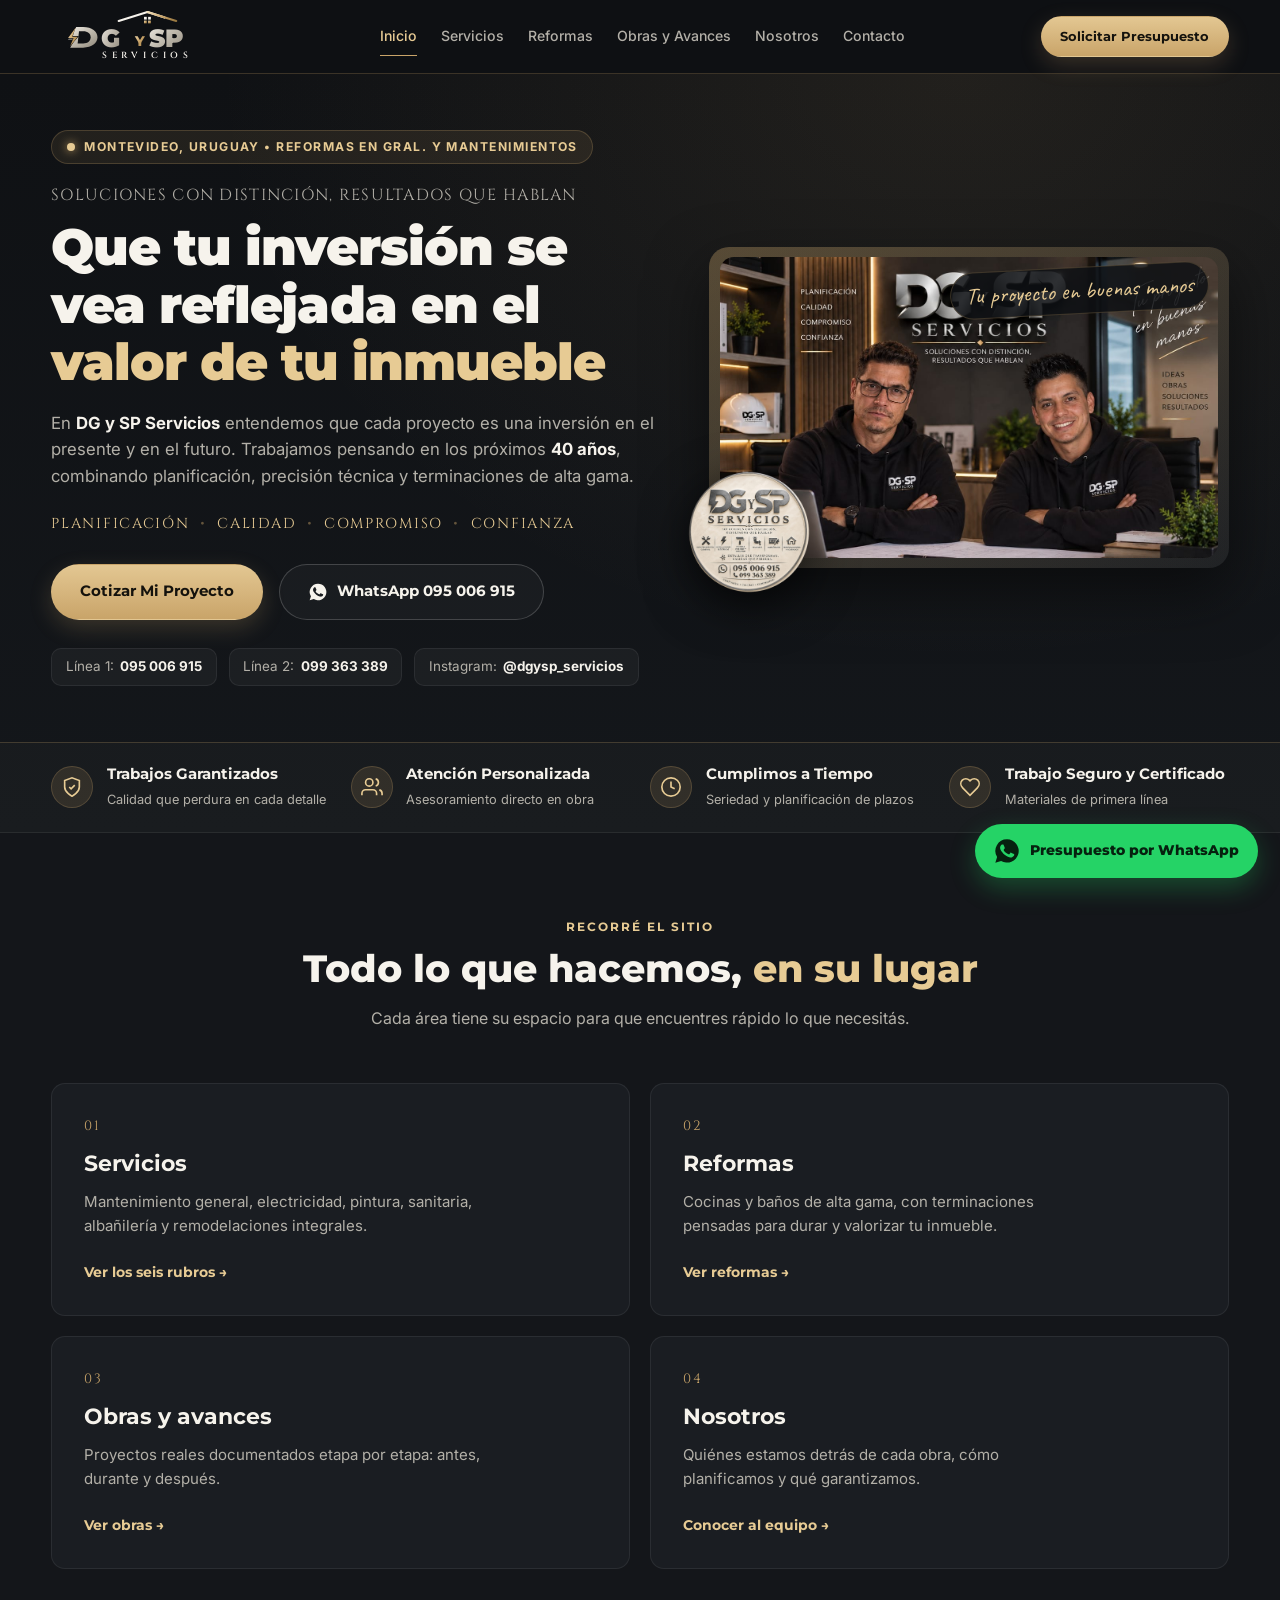
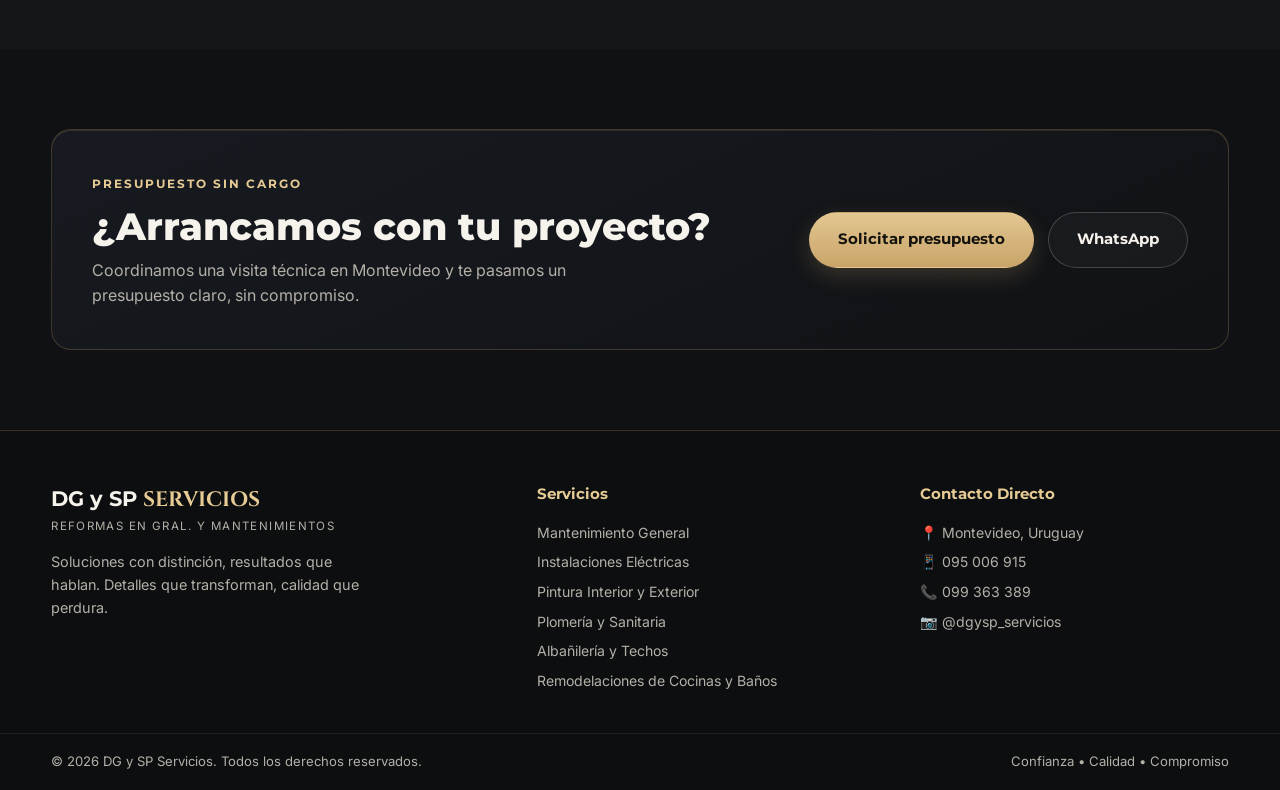
==== commit a7648bf5: "Actualiza Instagram a @dgysp_servicios" ====
--- a/index.html
+++ b/index.html
@@ -147,9 +147,9 @@
               <span class="chip-label">Línea 2:</span>
               <strong>099 363 389</strong>
             </a>
-            <a href="https://instagram.com/dg_electricidadyredes" target="_blank" rel="noopener" class="contact-chip">
+            <a href="https://instagram.com/dgysp_servicios" target="_blank" rel="noopener" class="contact-chip">
               <span class="chip-label">Instagram:</span>
-              <strong>@dg_electricidadyredes</strong>
+              <strong>@dgysp_servicios</strong>
             </a>
           </div>
         </div>
@@ -291,7 +291,7 @@
         <p>📍 Montevideo, Uruguay</p>
         <p>📱 <a href="tel:+59895006915">095 006 915</a></p>
         <p>📞 <a href="tel:+59899363389">099 363 389</a></p>
-        <p>📷 <a href="https://instagram.com/dg_electricidadyredes" target="_blank" rel="noopener">@dg_electricidadyredes</a></p>
+        <p>📷 <a href="https://instagram.com/dgysp_servicios" target="_blank" rel="noopener">@dgysp_servicios</a></p>
       </div>
     </div>
 
